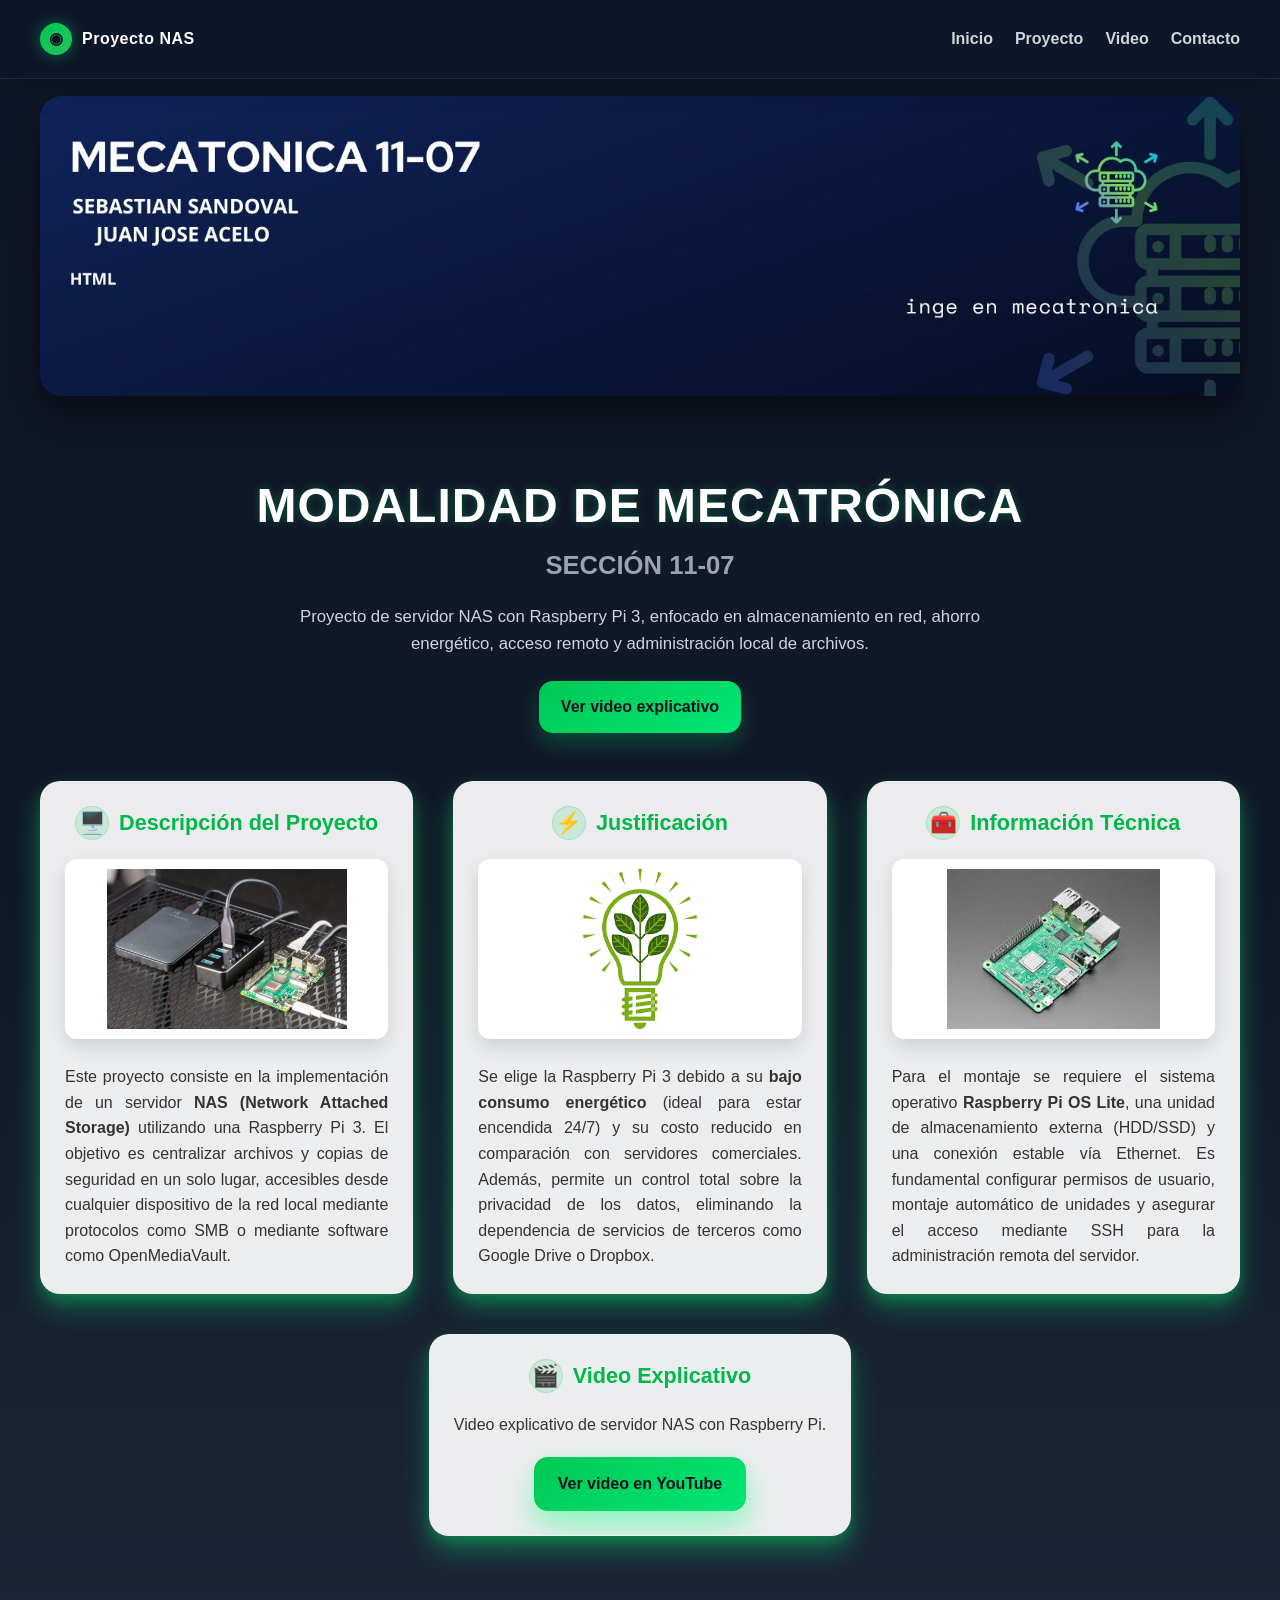
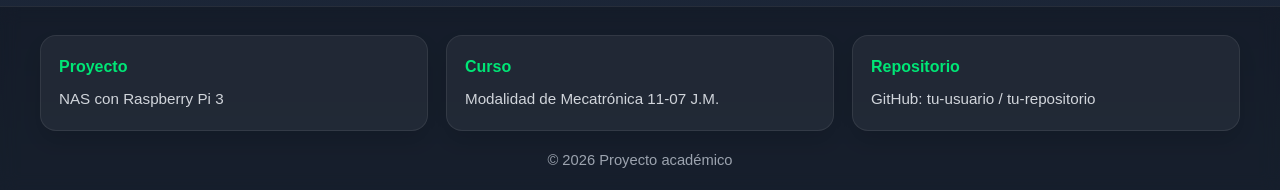
==== index.html @ f33d572c "pagina final creo" ====
<!DOCTYPE html>
<html lang="es">
<head>
    <meta charset="UTF-8">
    <meta name="viewport" content="width=device-width, initial-scale=1.0">
    <title>Proyecto NAS - Raspberry Pi 3</title>
    <link rel="stylesheet" href="./style.css">
</head>
<body>

    <nav class="navbar">
        <div class="nav-contenedor">
            <div class="brand">
                <span class="brand-icon">◉</span>
                <span>Proyecto NAS</span>
            </div>

            <ul class="nav-links">
                <li><a href="#inicio">Inicio</a></li>
                <li><a href="#descripcion">Proyecto</a></li>
                <li><a href="#video">Video</a></li>
                <li><a href="#footer-info">Contacto</a></li>
            </ul>
        </div>
    </nav>

    <header id="inicio">
        <div id="banner">
            <img src="./img/banner.jpg.jpg" alt="Banner del proyecto NAS">
        </div>
    </header>

    <main class="contenedor-principal">
        <section class="presentacion">
            <h1 id="titulo">MODALIDAD DE MECATRÓNICA</h1>
            <h2 id="subtitulo">SECCIÓN 11-07</h2>

            <p class="descripcion_intro">
                Proyecto de servidor NAS con Raspberry Pi 3, enfocado en almacenamiento en red, ahorro energético,
                acceso remoto y administración local de archivos.
            </p>

            <a class="boton_principal" href="#video">Ver video explicativo</a>
        </section>

        <section id="descripcion">
            <article class="tarjeta_desc">
                <h3><span class="card-icon">🖥️</span> Descripción del Proyecto</h3>
                <img src="img/NAS.jpg" alt="Raspberry Pi NAS">
                <p>
                    Este proyecto consiste en la implementación de un servidor <b>NAS (Network Attached Storage)</b>
                    utilizando una Raspberry Pi 3. El objetivo es centralizar archivos y copias de seguridad en un solo
                    lugar, accesibles desde cualquier dispositivo de la red local mediante protocolos como SMB o mediante
                    software como OpenMediaVault.
                </p>
            </article>

            <article class="tarjeta_desc">
                <h3><span class="card-icon">⚡</span> Justificación</h3>
                <img src="img/images.png" alt="Ahorro Energético">
                <p>
                    Se elige la Raspberry Pi 3 debido a su <b>bajo consumo energético</b> (ideal para estar encendida 24/7)
                    y su costo reducido en comparación con servidores comerciales. Además, permite un control total sobre la
                    privacidad de los datos, eliminando la dependencia de servicios de terceros como Google Drive o Dropbox.
                </p>
            </article>

            <article class="tarjeta_desc">
                <h3><span class="card-icon">🧰</span> Información Técnica</h3>
                <img src="img/RaspBerry Pi 3.jfif" alt="Hardware">
                <p>
                    Para el montaje se requiere el sistema operativo <b>Raspberry Pi OS Lite</b>, una unidad de almacenamiento
                    externa (HDD/SSD) y una conexión estable vía Ethernet. Es fundamental configurar permisos de usuario,
                    montaje automático de unidades y asegurar el acceso mediante SSH para la administración remota del servidor.
                </p>
            </article>

            <article class="tarjeta_desc tarjeta_video" id="video">
                <h3><span class="card-icon">🎬</span> Video Explicativo</h3>

                <p>
                    Video explicativo de servidor NAS con Raspberry Pi.
                </p>

                <a
                    class="youtube-link"
                    href="https://www.youtube.com/watch?v=jirErzc_HgY"
                    target="_blank"
                    rel="noopener noreferrer">
                    Ver video en YouTube
                </a>
            </article>
        </section>
    </main>

    <footer id="footer-info">
        <div class="footer-contenedor">
            <div class="footer-bloque">
                <h4>Proyecto</h4>
                <p>NAS con Raspberry Pi 3</p>
            </div>

            <div class="footer-bloque">
                <h4>Curso</h4>
                <p>Modalidad de Mecatrónica 11-07 J.M.</p>
            </div>

            <div class="footer-bloque">
                <h4>Repositorio</h4>
                <p>GitHub: tu-usuario / tu-repositorio</p>
            </div>
        </div>

        <p class="footer-copy">© 2026 Proyecto académico</p>
    </footer>

</body>
</html>
---- style.css ----
/* RESET GENERAL */
* {
    margin: 0;
    padding: 0;
    box-sizing: border-box;
}

html {
    scroll-behavior: smooth;
}

html, body {
    width: 100%;
    overflow-x: hidden;
}

/* FONDO TECNOLÓGICO */
body {
    background: linear-gradient(
        to bottom,
        #0f172a,
        #111827,
        #1e293b
    );
    font-family: 'Segoe UI', Tahoma, Geneva, Verdana, sans-serif;
    color: #e5e7eb;
    line-height: 1.6;
    padding-top: 78px;
}

/* NAVBAR */
.navbar {
    position: fixed;
    top: 0;
    left: 0;
    width: 100%;
    z-index: 1000;
    backdrop-filter: blur(10px);
    background: rgba(15, 23, 42, 0.82);
    border-bottom: 1px solid rgba(255, 255, 255, 0.08);
    box-shadow: 0 8px 24px rgba(0, 0, 0, 0.22);
}

.nav-contenedor {
    width: min(1200px, calc(100% - 32px));
    margin: 0 auto;
    min-height: 78px;
    display: flex;
    align-items: center;
    justify-content: space-between;
    gap: 20px;
}

.brand {
    display: flex;
    align-items: center;
    gap: 10px;
    font-weight: 700;
    letter-spacing: 0.5px;
    color: #ffffff;
}

.brand-icon {
    width: 32px;
    height: 32px;
    border-radius: 50%;
    display: grid;
    place-items: center;
    background: linear-gradient(145deg, #00c853, #22c55e);
    color: #08111f;
    font-size: 1rem;
    box-shadow: 0 0 16px rgba(0, 255, 120, 0.35);
}

.nav-links {
    list-style: none;
    display: flex;
    align-items: center;
    gap: 22px;
    flex-wrap: wrap;
}

.nav-links a {
    color: #d1d5db;
    text-decoration: none;
    font-weight: 600;
    transition: color 0.25s ease, text-shadow 0.25s ease;
}

.nav-links a:hover {
    color: #00e676;
    text-shadow: 0 0 10px rgba(0, 255, 120, 0.25);
}

/* HEADER */
header {
    padding: 18px 16px 0;
}

/* BANNER */
#banner {
    width: min(1200px, 100%);
    margin: 0 auto;
    border-radius: 22px;
    overflow: hidden;
    box-shadow:
        0 12px 25px rgba(0, 0, 0, 0.25),
        0 22px 45px rgba(0, 0, 0, 0.35);
    background: #0e1a4a;
}

#banner img {
    display: block;
    width: 100%;
    height: auto;
}

/* CONTENEDOR PRINCIPAL */
.contenedor-principal {
    width: min(1200px, calc(100% - 32px));
    margin: 0 auto;
    padding: 28px 0 10px;
}

/* PRESENTACIÓN */
.presentacion {
    text-align: center;
    padding: 26px 12px 8px;
}

#titulo {
    text-align: center;
    font-size: clamp(2rem, 4vw, 3rem);
    margin-top: 18px;
    text-transform: uppercase;
    color: #ffffff;
    letter-spacing: 1px;
    text-shadow: 0 0 10px rgba(0, 255, 120, 0.25);
}

#subtitulo {
    text-align: center;
    font-size: clamp(1.1rem, 2.2vw, 1.6rem);
    color: #9ca3af;
    margin-bottom: 18px;
}

.descripcion_intro {
    max-width: 760px;
    margin: 0 auto 24px;
    font-size: 1.05rem;
    color: #d1d5db;
}

/* BOTÓN PRINCIPAL */
.boton_principal,
.youtube-link {
    display: inline-block;
    text-decoration: none;
    font-weight: 700;
    border-radius: 14px;
    transition: transform 0.28s ease, box-shadow 0.28s ease, background 0.28s ease;
}

.boton_principal {
    padding: 13px 22px;
    background: linear-gradient(145deg, #00c853, #00e676);
    color: #08111f;
    box-shadow: 0 10px 22px rgba(0, 255, 120, 0.22);
}

.boton_principal:hover {
    transform: translateY(-3px);
    box-shadow: 0 14px 28px rgba(0, 255, 120, 0.32);
}

/* SECCIÓN TARJETAS */
#descripcion {
    display: grid;
    grid-template-columns: repeat(auto-fit, minmax(280px, 1fr));
    gap: 40px;
    align-items: stretch;
    margin-top: 40px;
}

/* TARJETAS */
.tarjeta_desc {
    background: rgba(255, 255, 255, 0.92);
    backdrop-filter: blur(8px);
    padding: 24px;
    border-radius: 20px;
    border: 1px solid rgba(255, 255, 255, 0.08);
    box-shadow:
        0 6px 12px rgba(0, 255, 120, 0.18),
        0 14px 28px rgba(0, 255, 120, 0.30);
    transition:
        transform 0.35s ease,
        box-shadow 0.35s ease;
    text-align: center;
    overflow: hidden;
    position: relative;
}

.tarjeta_desc:hover {
    transform: translateY(-10px) scale(1.02);
    box-shadow:
        0 10px 20px rgba(0, 255, 120, 0.22),
        0 22px 40px rgba(0, 255, 120, 0.38);
}

/* TÍTULOS TARJETAS */
.tarjeta_desc h3 {
    margin-bottom: 18px;
    color: #00b84a;
    font-size: 1.35rem;
    display: flex;
    align-items: center;
    justify-content: center;
    gap: 10px;
}

.card-icon {
    width: 34px;
    height: 34px;
    border-radius: 50%;
    display: inline-grid;
    place-items: center;
    background: rgba(0, 200, 83, 0.14);
    box-shadow: inset 0 0 0 1px rgba(0, 200, 83, 0.18);
}

/* IMÁGENES */
.tarjeta_desc img {
    width: 100%;
    height: 180px;
    object-fit: contain;
    background: #fff;
    padding: 10px;
    border-radius: 12px;
    margin-bottom: 18px;
    box-shadow: 0 8px 18px rgba(0, 0, 0, 0.12);
}

/* TEXTO TARJETAS */
.tarjeta_desc p {
    text-align: justify;
    font-size: 1rem;
    color: #333;
}

/* TARJETA VIDEO */
.tarjeta_video {
    grid-column: 1 / -1;
    max-width: 700px;
    margin: 0 auto;
}

.tarjeta_video p {
    margin-top: 8px;
    text-align: center;
}

/* BOTÓN YOUTUBE */
.youtube-link {
    margin-top: 20px;
    padding: 14px 24px;
    background: linear-gradient(145deg, #00c853, #00e676);
    color: #08111f;
    box-shadow:
        0 10px 20px rgba(0, 255, 120, 0.20),
        0 20px 40px rgba(0, 255, 120, 0.28);
}

.youtube-link:hover {
    transform: translateY(-4px);
    box-shadow:
        0 14px 28px rgba(0, 255, 120, 0.28),
        0 24px 46px rgba(0, 255, 120, 0.36);
}

/* FOOTER REAL */
footer {
    margin-top: 60px;
    background: rgba(0, 0, 0, 0.25);
    backdrop-filter: blur(8px);
    padding: 28px 16px 18px;
    border-top: 1px solid rgba(255, 255, 255, 0.08);
}

.footer-contenedor {
    width: min(1200px, calc(100% - 32px));
    margin: 0 auto;
    display: grid;
    grid-template-columns: repeat(3, 1fr);
    gap: 18px;
}

.footer-bloque {
    background: rgba(255, 255, 255, 0.05);
    border: 1px solid rgba(255, 255, 255, 0.08);
    border-radius: 16px;
    padding: 18px;
    box-shadow: 0 10px 22px rgba(0, 0, 0, 0.12);
}

.footer-bloque h4 {
    color: #00e676;
    margin-bottom: 8px;
    font-size: 1rem;
}

.footer-bloque p {
    color: #d1d5db;
    font-size: 0.95rem;
}

.footer-copy {
    text-align: center;
    margin-top: 18px;
    color: #9ca3af;
    font-size: 0.92rem;
}

/* RESPONSIVE */
@media (max-width: 900px) {
    .nav-contenedor {
        flex-direction: column;
        justify-content: center;
        padding: 14px 0;
    }

    body {
        padding-top: 112px;
    }

    .footer-contenedor {
        grid-template-columns: 1fr;
    }
}

@media (max-width: 768px) {
    header {
        padding: 12px 12px 0;
    }

    .contenedor-principal {
        width: calc(100% - 24px);
        padding-top: 22px;
    }

    #descripcion {
        grid-template-columns: 1fr;
        gap: 24px;
        margin-top: 30px;
    }

    .tarjeta_desc {
        padding: 20px;
    }

    .tarjeta_desc img {
        height: 160px;
    }

    .tarjeta_video {
        max-width: 100%;
    }
}
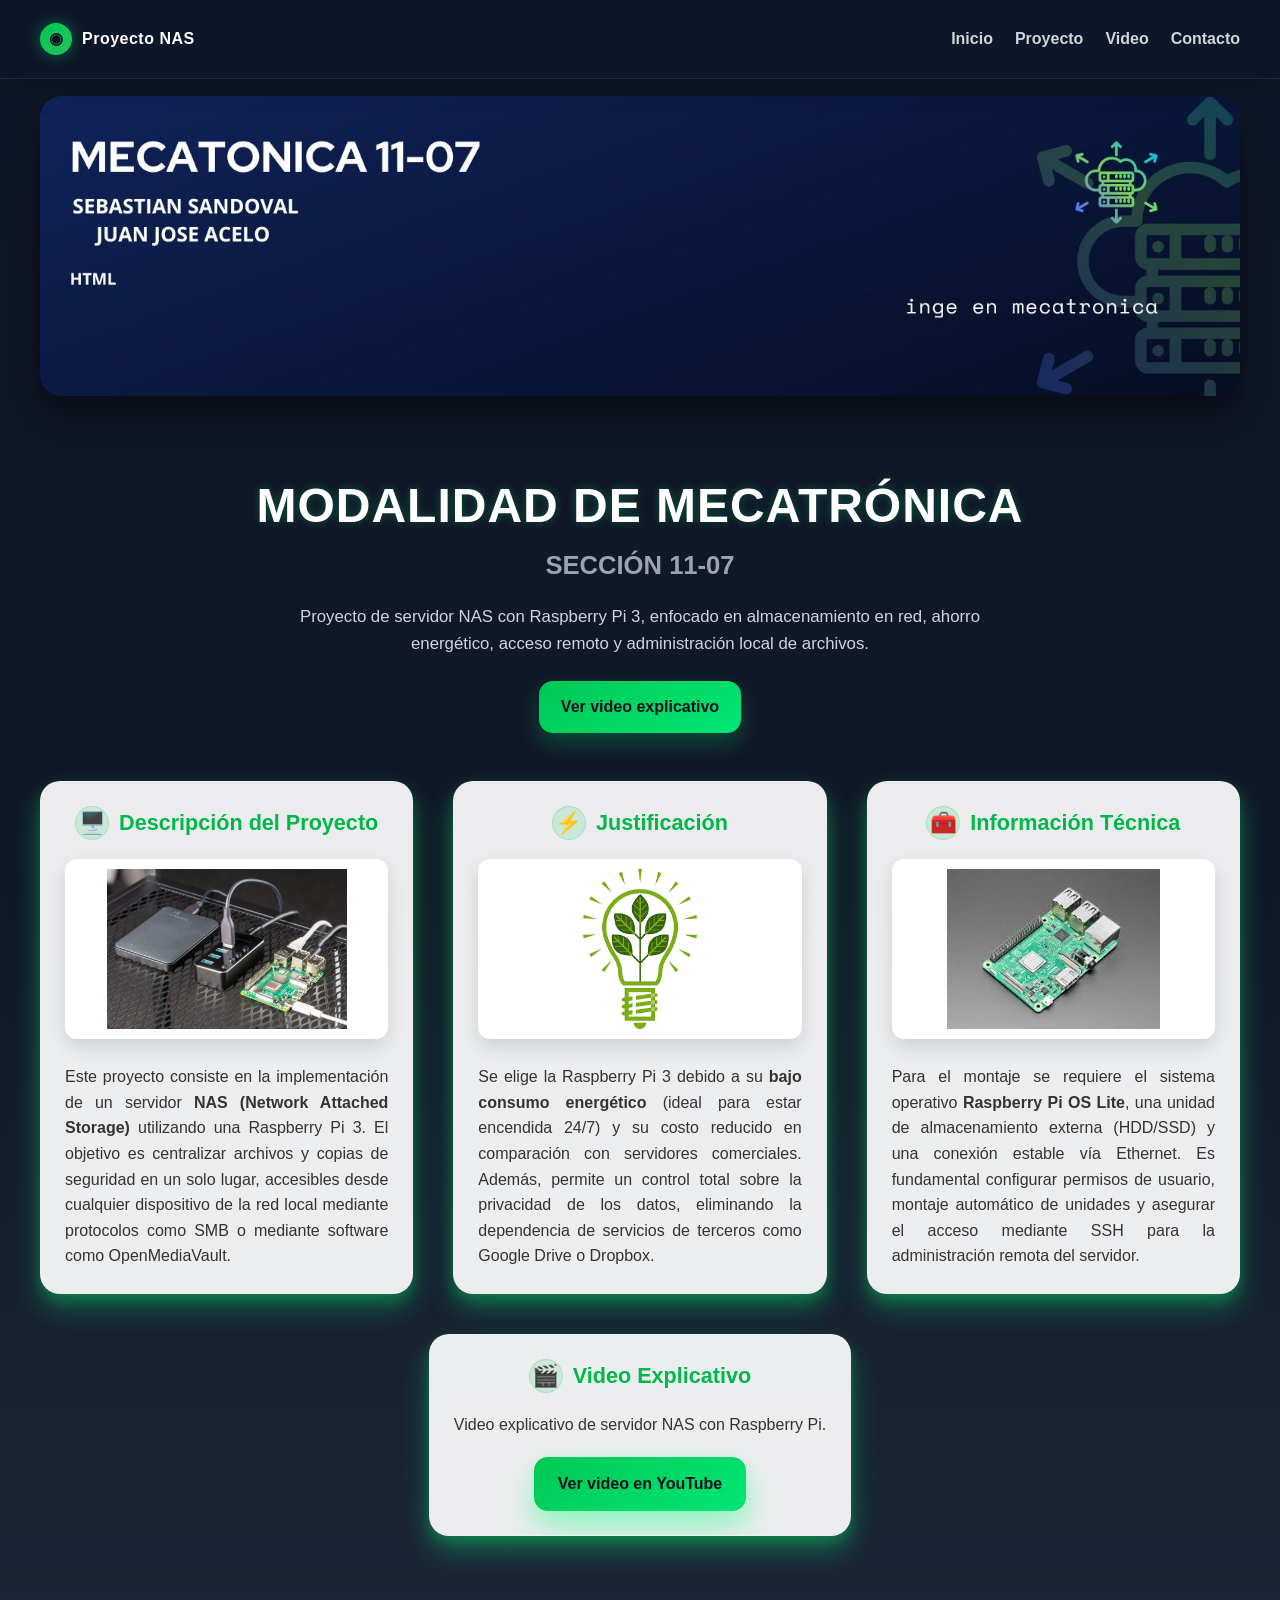
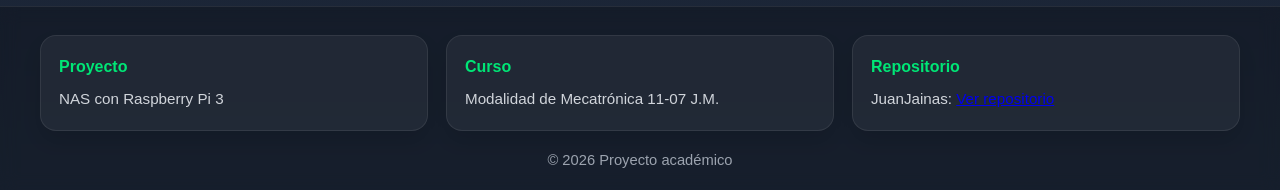
==== commit caaac1ca: "NavBar commit" ====
--- a/index.html
+++ b/index.html
@@ -15,12 +15,12 @@
                 <span>Proyecto NAS</span>
             </div>
 
-            <ul class="nav-links">
-                <li><a href="#inicio">Inicio</a></li>
-                <li><a href="#descripcion">Proyecto</a></li>
-                <li><a href="#video">Video</a></li>
-                <li><a href="#footer-info">Contacto</a></li>
-            </ul>
+<ul class="nav-links">
+    <li><a href="index.html">Inicio</a></li>
+    <li><a href="/NavBar/about.html">Proyecto</a></li>
+    <li><a href="video.html">Video</a></li>
+    <li><a href="contacto.html">Contacto</a></li>
+</ul>
         </div>
     </nav>
 
@@ -31,27 +31,25 @@
     </header>
 
     <main class="contenedor-principal">
+
         <section class="presentacion">
             <h1 id="titulo">MODALIDAD DE MECATRÓNICA</h1>
             <h2 id="subtitulo">SECCIÓN 11-07</h2>
 
             <p class="descripcion_intro">
-                Proyecto de servidor NAS con Raspberry Pi 3, enfocado en almacenamiento en red, ahorro energético,
-                acceso remoto y administración local de archivos.
+                Proyecto de servidor NAS con Raspberry Pi 3, enfocado en almacenamiento en red, ahorro energético, acceso remoto y administración local de archivos.
             </p>
 
-            <a class="boton_principal" href="#video">Ver video explicativo</a>
+            <a href="#video" class="boton_principal">Ver video explicativo</a>
         </section>
 
         <section id="descripcion">
+
             <article class="tarjeta_desc">
                 <h3><span class="card-icon">🖥️</span> Descripción del Proyecto</h3>
                 <img src="img/NAS.jpg" alt="Raspberry Pi NAS">
                 <p>
-                    Este proyecto consiste en la implementación de un servidor <b>NAS (Network Attached Storage)</b>
-                    utilizando una Raspberry Pi 3. El objetivo es centralizar archivos y copias de seguridad en un solo
-                    lugar, accesibles desde cualquier dispositivo de la red local mediante protocolos como SMB o mediante
-                    software como OpenMediaVault.
+                    Este proyecto consiste en la implementación de un servidor <b>NAS (Network Attached Storage)</b> utilizando una Raspberry Pi 3. El objetivo es centralizar archivos y copias de seguridad en un solo lugar, accesibles desde cualquier dispositivo de la red local mediante protocolos como SMB o mediante software como OpenMediaVault.
                 </p>
             </article>
 
@@ -59,9 +57,7 @@
                 <h3><span class="card-icon">⚡</span> Justificación</h3>
                 <img src="img/images.png" alt="Ahorro Energético">
                 <p>
-                    Se elige la Raspberry Pi 3 debido a su <b>bajo consumo energético</b> (ideal para estar encendida 24/7)
-                    y su costo reducido en comparación con servidores comerciales. Además, permite un control total sobre la
-                    privacidad de los datos, eliminando la dependencia de servicios de terceros como Google Drive o Dropbox.
+                    Se elige la Raspberry Pi 3 debido a su <b>bajo consumo energético</b> (ideal para estar encendida 24/7) y su costo reducido en comparación con servidores comerciales. Además, permite un control total sobre la privacidad de los datos, eliminando la dependencia de servicios de terceros como Google Drive o Dropbox.
                 </p>
             </article>
 
@@ -69,50 +65,64 @@
                 <h3><span class="card-icon">🧰</span> Información Técnica</h3>
                 <img src="img/RaspBerry Pi 3.jfif" alt="Hardware">
                 <p>
-                    Para el montaje se requiere el sistema operativo <b>Raspberry Pi OS Lite</b>, una unidad de almacenamiento
-                    externa (HDD/SSD) y una conexión estable vía Ethernet. Es fundamental configurar permisos de usuario,
-                    montaje automático de unidades y asegurar el acceso mediante SSH para la administración remota del servidor.
+                    Para el montaje se requiere el sistema operativo <b>Raspberry Pi OS Lite</b>, una unidad de almacenamiento externa (HDD/SSD) y una conexión estable vía Ethernet. Es fundamental configurar permisos de usuario, montaje automático de unidades y asegurar el acceso mediante SSH para la administración remota del servidor.
                 </p>
             </article>
 
             <article class="tarjeta_desc tarjeta_video" id="video">
                 <h3><span class="card-icon">🎬</span> Video Explicativo</h3>
+                <p>Video explicativo de servidor NAS con Raspberry Pi.</p>
 
-                <p>
-                    Video explicativo de servidor NAS con Raspberry Pi.
-                </p>
-
-                <a
-                    class="youtube-link"
-                    href="https://www.youtube.com/watch?v=jirErzc_HgY"
-                    target="_blank"
-                    rel="noopener noreferrer">
+                <a class="youtube-link"
+                   href="https://www.youtube.com/watch?v=jirErzc_HgY"
+                   target="_blank"
+                   rel="noopener noreferrer">
                     Ver video en YouTube
                 </a>
             </article>
+
         </section>
     </main>
 
-    <footer id="footer-info">
-        <div class="footer-contenedor">
-            <div class="footer-bloque">
-                <h4>Proyecto</h4>
-                <p>NAS con Raspberry Pi 3</p>
-            </div>
+<footer id="footer-info">
+    <div class="footer-contenedor">
 
-            <div class="footer-bloque">
-                <h4>Curso</h4>
-                <p>Modalidad de Mecatrónica 11-07 J.M.</p>
-            </div>
-
-            <div class="footer-bloque">
-                <h4>Repositorio</h4>
-                <p>GitHub: tu-usuario / tu-repositorio</p>
-            </div>
+        <div class="footer-bloque">
+            <h4>Proyecto</h4>
+            <p>NAS con Raspberry Pi 3</p>
         </div>
 
-        <p class="footer-copy">© 2026 Proyecto académico</p>
-    </footer>
+        <div class="footer-bloque">
+            <h4>Curso</h4>
+            <p>Modalidad de Mecatrónica 11-07 J.M.</p>
+        </div>
+
+        <div class="footer-bloque">
+            <h4>Repositorio</h4>
+            <p>
+                JuanJainas:
+                <a href="https://github.com/JuanJainas/PROYECTO-AUTOMA-O"
+                   target="_blank"
+                   rel="noopener noreferrer">
+                    Ver repositorio
+                </a>
+            </p>
+        </div>
+
+    </div>
+
+    <p class="footer-copy">© 2026 Proyecto académico</p>
+</footer>
+
+<script>
+    if ('scrollRestoration' in history) {
+        history.scrollRestoration = 'manual';
+    }
+
+    window.onload = () => {
+        window.scrollTo(0, 0);
+    };
+</script>
 
 </body>
 </html>
--- a/style.css
+++ b/style.css
@@ -1,368 +1,127 @@
-/* RESET GENERAL */
-* {
-    margin: 0;
-    padding: 0;
-    box-sizing: border-box;
+*{margin:0;padding:0;box-sizing:border-box}
+html{scroll-behavior:smooth}
+html,body{width:100%;overflow-x:hidden}
+body{
+  background:linear-gradient(to bottom,#0f172a,#111827,#1e293b);
+  font-family:'Segoe UI',Tahoma,Geneva,Verdana,sans-serif;
+  color:#e5e7eb;line-height:1.6;padding-top:78px
 }
 
-html {
-    scroll-behavior: smooth;
+.navbar{
+  position:fixed;top:0;left:0;width:100%;z-index:1000;
+  backdrop-filter:blur(10px);background:rgba(15,23,42,.82);
+  border-bottom:1px solid rgba(255,255,255,.08);
+  box-shadow:0 8px 24px rgba(0,0,0,.22)
+}
+.nav-contenedor{
+  width:min(1200px,calc(100% - 32px));margin:0 auto;min-height:78px;
+  display:flex;align-items:center;justify-content:space-between;gap:20px
+}
+.brand{display:flex;align-items:center;gap:10px;font-weight:700;letter-spacing:.5px;color:#fff}
+.brand-icon{
+  width:32px;height:32px;border-radius:50%;display:grid;place-items:center;
+  background:linear-gradient(145deg,#00c853,#22c55e);color:#08111f;font-size:1rem;
+  box-shadow:0 0 16px rgba(0,255,120,.35)
+}
+.nav-links{list-style:none;display:flex;align-items:center;gap:22px;flex-wrap:wrap}
+.nav-links a{
+  color:#d1d5db;text-decoration:none;font-weight:600;
+  transition:color .25s ease,text-shadow .25s ease
+}
+.nav-links a:hover{color:#00e676;text-shadow:0 0 10px rgba(0,255,120,.25)}
+
+header{padding:18px 16px 0}
+#banner{
+  width:min(1200px,100%);margin:0 auto;border-radius:22px;overflow:hidden;
+  box-shadow:0 12px 25px rgba(0,0,0,.25),0 22px 45px rgba(0,0,0,.35);
+  background:#0e1a4a
+}
+#banner img{display:block;width:100%;height:auto}
+
+.contenedor-principal{width:min(1200px,calc(100% - 32px));margin:0 auto;padding:28px 0 10px}
+.presentacion{text-align:center;padding:26px 12px 8px}
+#titulo{
+  text-align:center;font-size:clamp(2rem,4vw,3rem);margin-top:18px;text-transform:uppercase;
+  color:#fff;letter-spacing:1px;text-shadow:0 0 10px rgba(0,255,120,.25)
+}
+#subtitulo{text-align:center;font-size:clamp(1.1rem,2.2vw,1.6rem);color:#9ca3af;margin-bottom:18px}
+.descripcion_intro{max-width:760px;margin:0 auto 24px;font-size:1.05rem;color:#d1d5db}
+
+.boton_principal,.youtube-link{
+  display:inline-block;text-decoration:none;font-weight:700;border-radius:14px;
+  transition:transform .28s ease,box-shadow .28s ease,background .28s ease
+}
+.boton_principal{
+  padding:13px 22px;background:linear-gradient(145deg,#00c853,#00e676);
+  color:#08111f;box-shadow:0 10px 22px rgba(0,255,120,.22)
+}
+.boton_principal:hover{transform:translateY(-3px);box-shadow:0 14px 28px rgba(0,255,120,.32)}
+
+#descripcion{
+  display:grid;grid-template-columns:repeat(auto-fit,minmax(280px,1fr));
+  gap:40px;align-items:stretch;margin-top:40px
+}
+.tarjeta_desc{
+  background:rgba(255,255,255,.92);backdrop-filter:blur(8px);padding:24px;border-radius:20px;
+  border:1px solid rgba(255,255,255,.08);
+  box-shadow:0 6px 12px rgba(0,255,120,.18),0 14px 28px rgba(0,255,120,.30);
+  transition:transform .35s ease,box-shadow .35s ease;text-align:center;overflow:hidden;position:relative
+}
+.tarjeta_desc:hover{
+  transform:translateY(-10px) scale(1.02);
+  box-shadow:0 10px 20px rgba(0,255,120,.22),0 22px 40px rgba(0,255,120,.38)
+}
+.tarjeta_desc h3{
+  margin-bottom:18px;color:#00b84a;font-size:1.35rem;display:flex;align-items:center;
+  justify-content:center;gap:10px
+}
+.card-icon{
+  width:34px;height:34px;border-radius:50%;display:inline-grid;place-items:center;
+  background:rgba(0,200,83,.14);box-shadow:inset 0 0 0 1px rgba(0,200,83,.18)
+}
+.tarjeta_desc img{
+  width:100%;height:180px;object-fit:contain;background:#fff;padding:10px;border-radius:12px;
+  margin-bottom:18px;box-shadow:0 8px 18px rgba(0,0,0,.12)
+}
+.tarjeta_desc p{text-align:justify;font-size:1rem;color:#333}
+
+.tarjeta_video{grid-column:1 / -1;max-width:700px;margin:0 auto}
+.tarjeta_video p{margin-top:8px;text-align:center}
+
+.youtube-link{
+  margin-top:20px;padding:14px 24px;background:linear-gradient(145deg,#00c853,#00e676);
+  color:#08111f;box-shadow:0 10px 20px rgba(0,255,120,.20),0 20px 40px rgba(0,255,120,.28)
+}
+.youtube-link:hover{
+  transform:translateY(-4px);
+  box-shadow:0 14px 28px rgba(0,255,120,.28),0 24px 46px rgba(0,255,120,.36)
 }
 
-html, body {
-    width: 100%;
-    overflow-x: hidden;
+footer{
+  margin-top:60px;background:rgba(0,0,0,.25);backdrop-filter:blur(8px);
+  padding:28px 16px 18px;border-top:1px solid rgba(255,255,255,.08)
 }
+.footer-contenedor{
+  width:min(1200px,calc(100% - 32px));margin:0 auto;display:grid;grid-template-columns:repeat(3,1fr);gap:18px
+}
+.footer-bloque{
+  background:rgba(255,255,255,.05);border:1px solid rgba(255,255,255,.08);border-radius:16px;
+  padding:18px;box-shadow:0 10px 22px rgba(0,0,0,.12)
+}
+.footer-bloque h4{color:#00e676;margin-bottom:8px;font-size:1rem}
+.footer-bloque p{color:#d1d5db;font-size:.95rem}
+.footer-copy{text-align:center;margin-top:18px;color:#9ca3af;font-size:.92rem}
 
-/* FONDO TECNOLÓGICO */
-body {
-    background: linear-gradient(
-        to bottom,
-        #0f172a,
-        #111827,
-        #1e293b
-    );
-    font-family: 'Segoe UI', Tahoma, Geneva, Verdana, sans-serif;
-    color: #e5e7eb;
-    line-height: 1.6;
-    padding-top: 78px;
+@media (max-width:900px){
+  .nav-contenedor{flex-direction:column;justify-content:center;padding:14px 0}
+  body{padding-top:112px}
+  .footer-contenedor{grid-template-columns:1fr}
 }
-
-/* NAVBAR */
-.navbar {
-    position: fixed;
-    top: 0;
-    left: 0;
-    width: 100%;
-    z-index: 1000;
-    backdrop-filter: blur(10px);
-    background: rgba(15, 23, 42, 0.82);
-    border-bottom: 1px solid rgba(255, 255, 255, 0.08);
-    box-shadow: 0 8px 24px rgba(0, 0, 0, 0.22);
-}
-
-.nav-contenedor {
-    width: min(1200px, calc(100% - 32px));
-    margin: 0 auto;
-    min-height: 78px;
-    display: flex;
-    align-items: center;
-    justify-content: space-between;
-    gap: 20px;
-}
-
-.brand {
-    display: flex;
-    align-items: center;
-    gap: 10px;
-    font-weight: 700;
-    letter-spacing: 0.5px;
-    color: #ffffff;
-}
-
-.brand-icon {
-    width: 32px;
-    height: 32px;
-    border-radius: 50%;
-    display: grid;
-    place-items: center;
-    background: linear-gradient(145deg, #00c853, #22c55e);
-    color: #08111f;
-    font-size: 1rem;
-    box-shadow: 0 0 16px rgba(0, 255, 120, 0.35);
-}
-
-.nav-links {
-    list-style: none;
-    display: flex;
-    align-items: center;
-    gap: 22px;
-    flex-wrap: wrap;
-}
-
-.nav-links a {
-    color: #d1d5db;
-    text-decoration: none;
-    font-weight: 600;
-    transition: color 0.25s ease, text-shadow 0.25s ease;
-}
-
-.nav-links a:hover {
-    color: #00e676;
-    text-shadow: 0 0 10px rgba(0, 255, 120, 0.25);
-}
-
-/* HEADER */
-header {
-    padding: 18px 16px 0;
-}
-
-/* BANNER */
-#banner {
-    width: min(1200px, 100%);
-    margin: 0 auto;
-    border-radius: 22px;
-    overflow: hidden;
-    box-shadow:
-        0 12px 25px rgba(0, 0, 0, 0.25),
-        0 22px 45px rgba(0, 0, 0, 0.35);
-    background: #0e1a4a;
-}
-
-#banner img {
-    display: block;
-    width: 100%;
-    height: auto;
-}
-
-/* CONTENEDOR PRINCIPAL */
-.contenedor-principal {
-    width: min(1200px, calc(100% - 32px));
-    margin: 0 auto;
-    padding: 28px 0 10px;
-}
-
-/* PRESENTACIÓN */
-.presentacion {
-    text-align: center;
-    padding: 26px 12px 8px;
-}
-
-#titulo {
-    text-align: center;
-    font-size: clamp(2rem, 4vw, 3rem);
-    margin-top: 18px;
-    text-transform: uppercase;
-    color: #ffffff;
-    letter-spacing: 1px;
-    text-shadow: 0 0 10px rgba(0, 255, 120, 0.25);
-}
-
-#subtitulo {
-    text-align: center;
-    font-size: clamp(1.1rem, 2.2vw, 1.6rem);
-    color: #9ca3af;
-    margin-bottom: 18px;
-}
-
-.descripcion_intro {
-    max-width: 760px;
-    margin: 0 auto 24px;
-    font-size: 1.05rem;
-    color: #d1d5db;
-}
-
-/* BOTÓN PRINCIPAL */
-.boton_principal,
-.youtube-link {
-    display: inline-block;
-    text-decoration: none;
-    font-weight: 700;
-    border-radius: 14px;
-    transition: transform 0.28s ease, box-shadow 0.28s ease, background 0.28s ease;
-}
-
-.boton_principal {
-    padding: 13px 22px;
-    background: linear-gradient(145deg, #00c853, #00e676);
-    color: #08111f;
-    box-shadow: 0 10px 22px rgba(0, 255, 120, 0.22);
-}
-
-.boton_principal:hover {
-    transform: translateY(-3px);
-    box-shadow: 0 14px 28px rgba(0, 255, 120, 0.32);
-}
-
-/* SECCIÓN TARJETAS */
-#descripcion {
-    display: grid;
-    grid-template-columns: repeat(auto-fit, minmax(280px, 1fr));
-    gap: 40px;
-    align-items: stretch;
-    margin-top: 40px;
-}
-
-/* TARJETAS */
-.tarjeta_desc {
-    background: rgba(255, 255, 255, 0.92);
-    backdrop-filter: blur(8px);
-    padding: 24px;
-    border-radius: 20px;
-    border: 1px solid rgba(255, 255, 255, 0.08);
-    box-shadow:
-        0 6px 12px rgba(0, 255, 120, 0.18),
-        0 14px 28px rgba(0, 255, 120, 0.30);
-    transition:
-        transform 0.35s ease,
-        box-shadow 0.35s ease;
-    text-align: center;
-    overflow: hidden;
-    position: relative;
-}
-
-.tarjeta_desc:hover {
-    transform: translateY(-10px) scale(1.02);
-    box-shadow:
-        0 10px 20px rgba(0, 255, 120, 0.22),
-        0 22px 40px rgba(0, 255, 120, 0.38);
-}
-
-/* TÍTULOS TARJETAS */
-.tarjeta_desc h3 {
-    margin-bottom: 18px;
-    color: #00b84a;
-    font-size: 1.35rem;
-    display: flex;
-    align-items: center;
-    justify-content: center;
-    gap: 10px;
-}
-
-.card-icon {
-    width: 34px;
-    height: 34px;
-    border-radius: 50%;
-    display: inline-grid;
-    place-items: center;
-    background: rgba(0, 200, 83, 0.14);
-    box-shadow: inset 0 0 0 1px rgba(0, 200, 83, 0.18);
-}
-
-/* IMÁGENES */
-.tarjeta_desc img {
-    width: 100%;
-    height: 180px;
-    object-fit: contain;
-    background: #fff;
-    padding: 10px;
-    border-radius: 12px;
-    margin-bottom: 18px;
-    box-shadow: 0 8px 18px rgba(0, 0, 0, 0.12);
-}
-
-/* TEXTO TARJETAS */
-.tarjeta_desc p {
-    text-align: justify;
-    font-size: 1rem;
-    color: #333;
-}
-
-/* TARJETA VIDEO */
-.tarjeta_video {
-    grid-column: 1 / -1;
-    max-width: 700px;
-    margin: 0 auto;
-}
-
-.tarjeta_video p {
-    margin-top: 8px;
-    text-align: center;
-}
-
-/* BOTÓN YOUTUBE */
-.youtube-link {
-    margin-top: 20px;
-    padding: 14px 24px;
-    background: linear-gradient(145deg, #00c853, #00e676);
-    color: #08111f;
-    box-shadow:
-        0 10px 20px rgba(0, 255, 120, 0.20),
-        0 20px 40px rgba(0, 255, 120, 0.28);
-}
-
-.youtube-link:hover {
-    transform: translateY(-4px);
-    box-shadow:
-        0 14px 28px rgba(0, 255, 120, 0.28),
-        0 24px 46px rgba(0, 255, 120, 0.36);
-}
-
-/* FOOTER REAL */
-footer {
-    margin-top: 60px;
-    background: rgba(0, 0, 0, 0.25);
-    backdrop-filter: blur(8px);
-    padding: 28px 16px 18px;
-    border-top: 1px solid rgba(255, 255, 255, 0.08);
-}
-
-.footer-contenedor {
-    width: min(1200px, calc(100% - 32px));
-    margin: 0 auto;
-    display: grid;
-    grid-template-columns: repeat(3, 1fr);
-    gap: 18px;
-}
-
-.footer-bloque {
-    background: rgba(255, 255, 255, 0.05);
-    border: 1px solid rgba(255, 255, 255, 0.08);
-    border-radius: 16px;
-    padding: 18px;
-    box-shadow: 0 10px 22px rgba(0, 0, 0, 0.12);
-}
-
-.footer-bloque h4 {
-    color: #00e676;
-    margin-bottom: 8px;
-    font-size: 1rem;
-}
-
-.footer-bloque p {
-    color: #d1d5db;
-    font-size: 0.95rem;
-}
-
-.footer-copy {
-    text-align: center;
-    margin-top: 18px;
-    color: #9ca3af;
-    font-size: 0.92rem;
-}
-
-/* RESPONSIVE */
-@media (max-width: 900px) {
-    .nav-contenedor {
-        flex-direction: column;
-        justify-content: center;
-        padding: 14px 0;
-    }
-
-    body {
-        padding-top: 112px;
-    }
-
-    .footer-contenedor {
-        grid-template-columns: 1fr;
-    }
-}
-
-@media (max-width: 768px) {
-    header {
-        padding: 12px 12px 0;
-    }
-
-    .contenedor-principal {
-        width: calc(100% - 24px);
-        padding-top: 22px;
-    }
-
-    #descripcion {
-        grid-template-columns: 1fr;
-        gap: 24px;
-        margin-top: 30px;
-    }
-
-    .tarjeta_desc {
-        padding: 20px;
-    }
-
-    .tarjeta_desc img {
-        height: 160px;
-    }
-
-    .tarjeta_video {
-        max-width: 100%;
-    }
+@media (max-width:768px){
+  header{padding:12px 12px 0}
+  .contenedor-principal{width:calc(100% - 24px);padding-top:22px}
+  #descripcion{grid-template-columns:1fr;gap:24px;margin-top:30px}
+  .tarjeta_desc{padding:20px}
+  .tarjeta_desc img{height:160px}
+  .tarjeta_video{max-width:100%}
 }
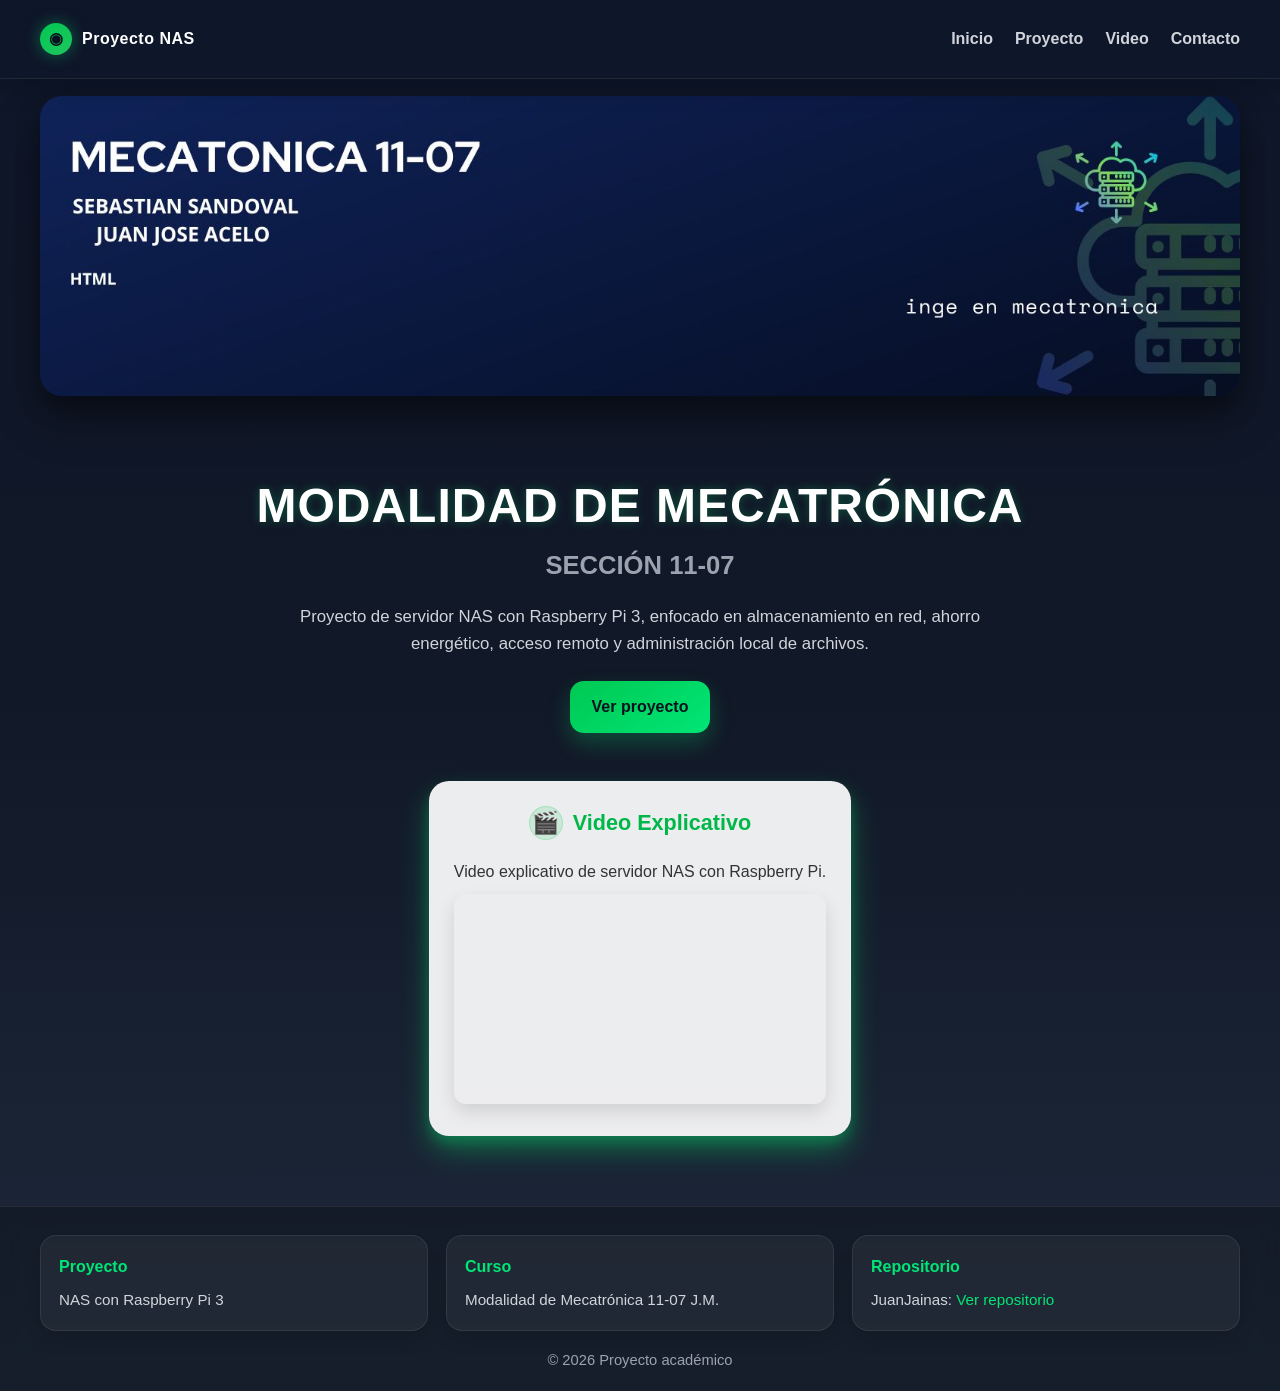
==== commit 3fe78f5f: "NavBar funcional" ====
--- a/index.html
+++ b/index.html
@@ -15,12 +15,12 @@
                 <span>Proyecto NAS</span>
             </div>
 
-<ul class="nav-links">
-    <li><a href="index.html">Inicio</a></li>
-    <li><a href="/NavBar/about.html">Proyecto</a></li>
-    <li><a href="video.html">Video</a></li>
-    <li><a href="contacto.html">Contacto</a></li>
-</ul>
+            <ul class="nav-links">
+                <li><a href="index.html">Inicio</a></li>
+                <li><a href="./about.html">Proyecto</a></li>
+                <li><a href="#video">Video</a></li>
+                <li><a href="#footer-info">Contacto</a></li>
+            </ul>
         </div>
     </nav>
 
@@ -40,89 +40,63 @@
                 Proyecto de servidor NAS con Raspberry Pi 3, enfocado en almacenamiento en red, ahorro energético, acceso remoto y administración local de archivos.
             </p>
 
-            <a href="#video" class="boton_principal">Ver video explicativo</a>
+            <a href="./about.html" class="boton_principal">Ver proyecto</a>
         </section>
 
         <section id="descripcion">
-
-            <article class="tarjeta_desc">
-                <h3><span class="card-icon">🖥️</span> Descripción del Proyecto</h3>
-                <img src="img/NAS.jpg" alt="Raspberry Pi NAS">
-                <p>
-                    Este proyecto consiste en la implementación de un servidor <b>NAS (Network Attached Storage)</b> utilizando una Raspberry Pi 3. El objetivo es centralizar archivos y copias de seguridad en un solo lugar, accesibles desde cualquier dispositivo de la red local mediante protocolos como SMB o mediante software como OpenMediaVault.
-                </p>
-            </article>
-
-            <article class="tarjeta_desc">
-                <h3><span class="card-icon">⚡</span> Justificación</h3>
-                <img src="img/images.png" alt="Ahorro Energético">
-                <p>
-                    Se elige la Raspberry Pi 3 debido a su <b>bajo consumo energético</b> (ideal para estar encendida 24/7) y su costo reducido en comparación con servidores comerciales. Además, permite un control total sobre la privacidad de los datos, eliminando la dependencia de servicios de terceros como Google Drive o Dropbox.
-                </p>
-            </article>
-
-            <article class="tarjeta_desc">
-                <h3><span class="card-icon">🧰</span> Información Técnica</h3>
-                <img src="img/RaspBerry Pi 3.jfif" alt="Hardware">
-                <p>
-                    Para el montaje se requiere el sistema operativo <b>Raspberry Pi OS Lite</b>, una unidad de almacenamiento externa (HDD/SSD) y una conexión estable vía Ethernet. Es fundamental configurar permisos de usuario, montaje automático de unidades y asegurar el acceso mediante SSH para la administración remota del servidor.
-                </p>
-            </article>
 
             <article class="tarjeta_desc tarjeta_video" id="video">
                 <h3><span class="card-icon">🎬</span> Video Explicativo</h3>
                 <p>Video explicativo de servidor NAS con Raspberry Pi.</p>
 
-                <a class="youtube-link"
-                   href="https://www.youtube.com/watch?v=jirErzc_HgY"
-                   target="_blank"
-                   rel="noopener noreferrer">
-                    Ver video en YouTube
-                </a>
+                <iframe
+                    class="video-frame"
+                    src="https://www.youtube.com/embed/jirErzc_HgY"
+                    title="Video explicativo NAS con Raspberry Pi"
+                    allow="accelerometer; autoplay; clipboard-write; encrypted-media; gyroscope; picture-in-picture; web-share"
+                    allowfullscreen>
+                </iframe>
             </article>
 
         </section>
     </main>
 
-<footer id="footer-info">
-    <div class="footer-contenedor">
+    <footer id="footer-info">
+        <div class="footer-contenedor">
 
-        <div class="footer-bloque">
-            <h4>Proyecto</h4>
-            <p>NAS con Raspberry Pi 3</p>
+            <div class="footer-bloque">
+                <h4>Proyecto</h4>
+                <p>NAS con Raspberry Pi 3</p>
+            </div>
+
+            <div class="footer-bloque">
+                <h4>Curso</h4>
+                <p>Modalidad de Mecatrónica 11-07 J.M.</p>
+            </div>
+
+            <div class="footer-bloque">
+                <h4>Repositorio</h4>
+                <p>
+                    JuanJainas:
+                    <a href="https://github.com/JuanJainas/PROYECTO-AUTOMA-O"
+                        target="_blank"
+                        rel="noopener noreferrer">
+                        Ver repositorio
+                    </a>
+                </p>
+            </div>
+
         </div>
 
-        <div class="footer-bloque">
-            <h4>Curso</h4>
-            <p>Modalidad de Mecatrónica 11-07 J.M.</p>
-        </div>
+        <p class="footer-copy">© 2026 Proyecto académico</p>
+    </footer>
 
-        <div class="footer-bloque">
-            <h4>Repositorio</h4>
-            <p>
-                JuanJainas:
-                <a href="https://github.com/JuanJainas/PROYECTO-AUTOMA-O"
-                   target="_blank"
-                   rel="noopener noreferrer">
-                    Ver repositorio
-                </a>
-            </p>
-        </div>
-
-    </div>
-
-    <p class="footer-copy">© 2026 Proyecto académico</p>
-</footer>
-
-<script>
-    if ('scrollRestoration' in history) {
-        history.scrollRestoration = 'manual';
-    }
-
-    window.onload = () => {
-        window.scrollTo(0, 0);
-    };
-</script>
+    <script>
+        if ('scrollRestoration' in history) {
+            history.scrollRestoration = 'manual';
+        }
+        window.onload = () => window.scrollTo(0, 0);
+    </script>
 
 </body>
 </html>
--- a/style.css
+++ b/style.css
@@ -88,6 +88,15 @@
 .tarjeta_video{grid-column:1 / -1;max-width:700px;margin:0 auto}
 .tarjeta_video p{margin-top:8px;text-align:center}
 
+.video-frame{
+  width:100%;
+  aspect-ratio:16 / 9;
+  border:0;
+  border-radius:12px;
+  margin-top:10px;
+  box-shadow:0 8px 18px rgba(0,0,0,.12)
+}
+
 .youtube-link{
   margin-top:20px;padding:14px 24px;background:linear-gradient(145deg,#00c853,#00e676);
   color:#08111f;box-shadow:0 10px 20px rgba(0,255,120,.20),0 20px 40px rgba(0,255,120,.28)
@@ -110,6 +119,8 @@
 }
 .footer-bloque h4{color:#00e676;margin-bottom:8px;font-size:1rem}
 .footer-bloque p{color:#d1d5db;font-size:.95rem}
+.footer-bloque a{color:#00e676;text-decoration:none}
+.footer-bloque a:hover{text-decoration:underline}
 .footer-copy{text-align:center;margin-top:18px;color:#9ca3af;font-size:.92rem}
 
 @media (max-width:900px){
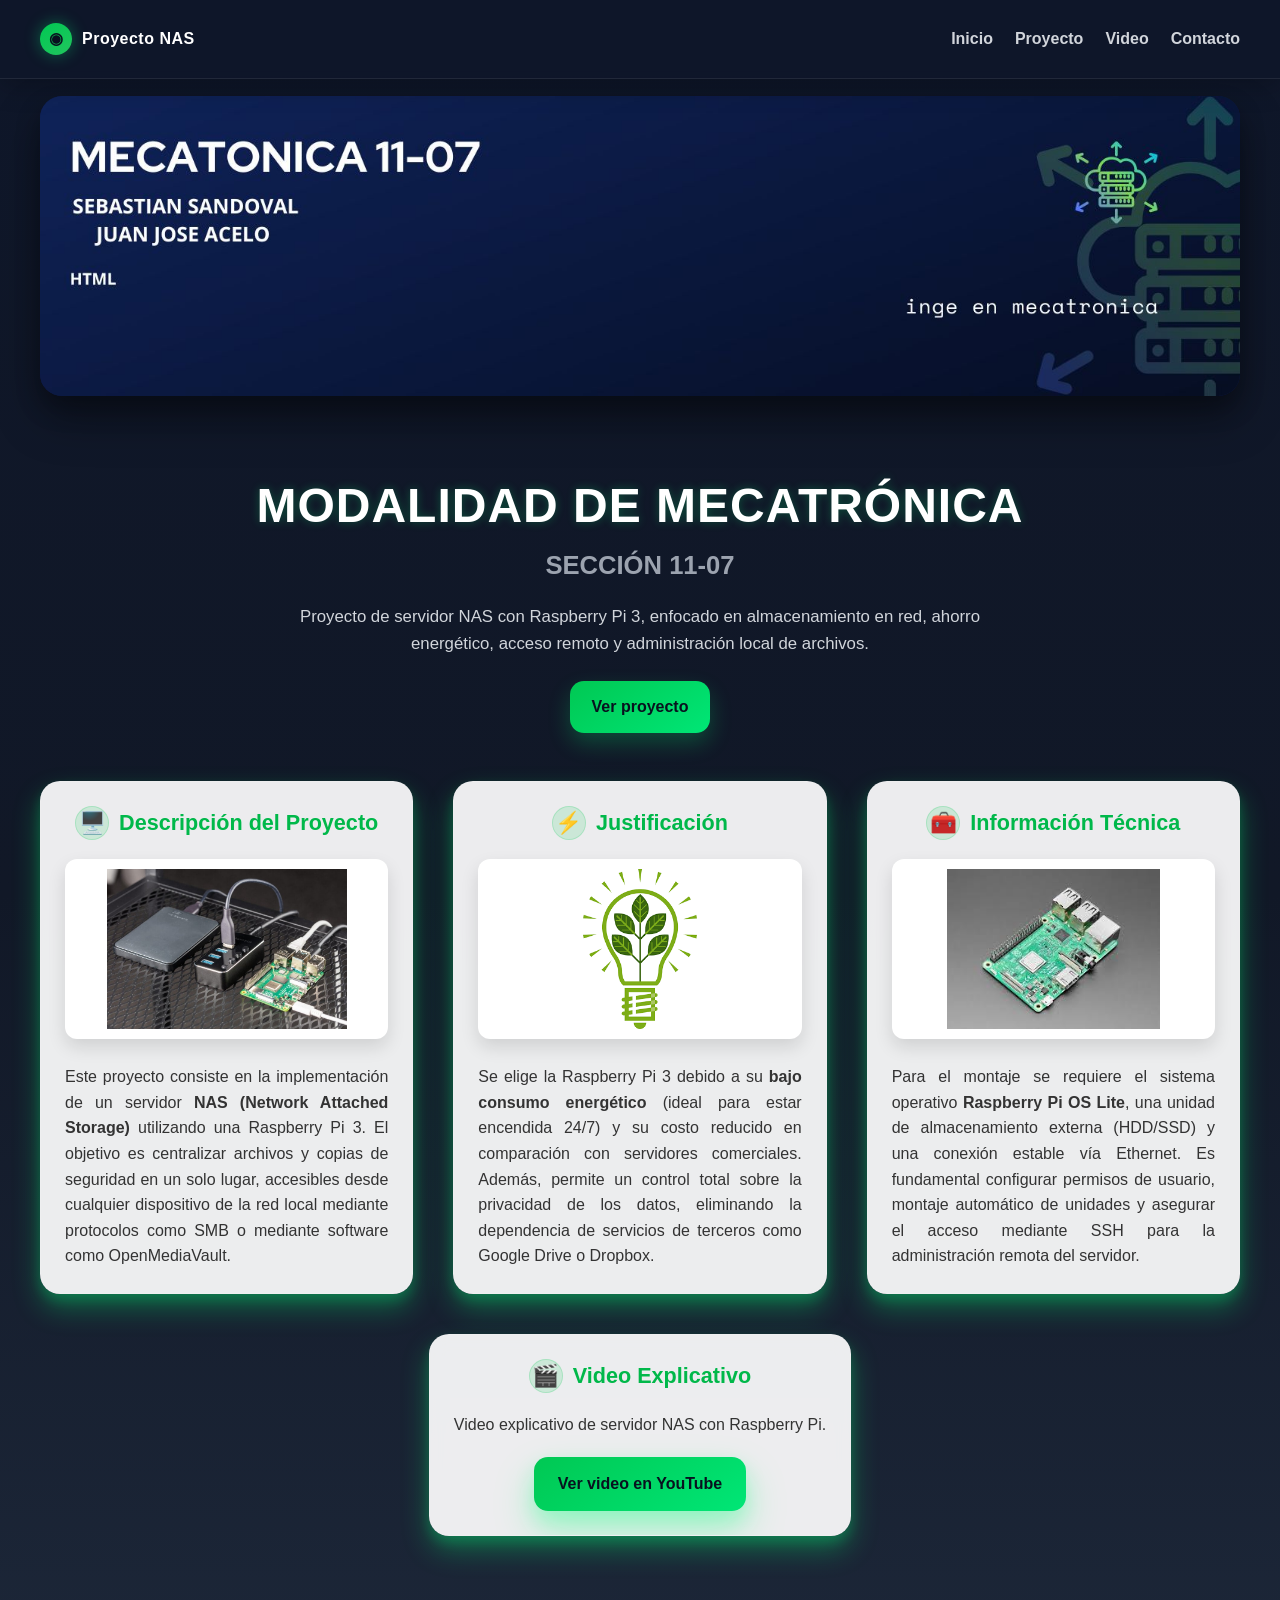
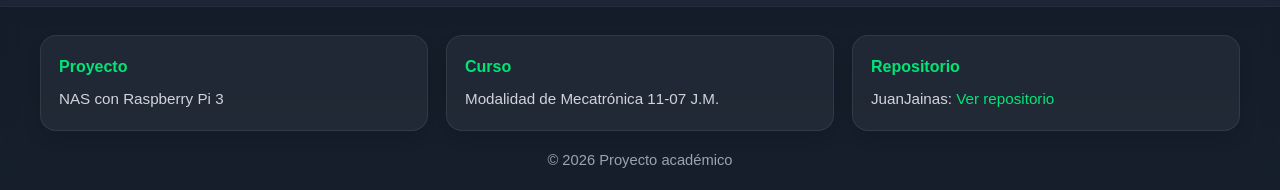
==== commit 02423054: "NavBar Funcional 2.0" ====
--- a/index.html
+++ b/index.html
@@ -31,7 +31,6 @@
     </header>
 
     <main class="contenedor-principal">
-
         <section class="presentacion">
             <h1 id="titulo">MODALIDAD DE MECATRÓNICA</h1>
             <h2 id="subtitulo">SECCIÓN 11-07</h2>
@@ -44,26 +43,46 @@
         </section>
 
         <section id="descripcion">
+            <article class="tarjeta_desc">
+                <h3><span class="card-icon">🖥️</span> Descripción del Proyecto</h3>
+                <img src="img/NAS.jpg" alt="Raspberry Pi NAS">
+                <p>
+                    Este proyecto consiste en la implementación de un servidor <b>NAS (Network Attached Storage)</b> utilizando una Raspberry Pi 3. El objetivo es centralizar archivos y copias de seguridad en un solo lugar, accesibles desde cualquier dispositivo de la red local mediante protocolos como SMB o mediante software como OpenMediaVault.
+                </p>
+            </article>
+
+            <article class="tarjeta_desc">
+                <h3><span class="card-icon">⚡</span> Justificación</h3>
+                <img src="img/images.png" alt="Ahorro Energético">
+                <p>
+                    Se elige la Raspberry Pi 3 debido a su <b>bajo consumo energético</b> (ideal para estar encendida 24/7) y su costo reducido en comparación con servidores comerciales. Además, permite un control total sobre la privacidad de los datos, eliminando la dependencia de servicios de terceros como Google Drive o Dropbox.
+                </p>
+            </article>
+
+            <article class="tarjeta_desc">
+                <h3><span class="card-icon">🧰</span> Información Técnica</h3>
+                <img src="img/RaspBerry Pi 3.jfif" alt="Hardware">
+                <p>
+                    Para el montaje se requiere el sistema operativo <b>Raspberry Pi OS Lite</b>, una unidad de almacenamiento externa (HDD/SSD) y una conexión estable vía Ethernet. Es fundamental configurar permisos de usuario, montaje automático de unidades y asegurar el acceso mediante SSH para la administración remota del servidor.
+                </p>
+            </article>
 
             <article class="tarjeta_desc tarjeta_video" id="video">
                 <h3><span class="card-icon">🎬</span> Video Explicativo</h3>
                 <p>Video explicativo de servidor NAS con Raspberry Pi.</p>
 
-                <iframe
-                    class="video-frame"
-                    src="https://www.youtube.com/embed/jirErzc_HgY"
-                    title="Video explicativo NAS con Raspberry Pi"
-                    allow="accelerometer; autoplay; clipboard-write; encrypted-media; gyroscope; picture-in-picture; web-share"
-                    allowfullscreen>
-                </iframe>
+                <a class="youtube-link"
+                    href="https://www.youtube.com/watch?v=jirErzc_HgY"
+                    target="_blank"
+                    rel="noopener noreferrer">
+                    Ver video en YouTube
+                </a>
             </article>
-
         </section>
     </main>
 
     <footer id="footer-info">
         <div class="footer-contenedor">
-
             <div class="footer-bloque">
                 <h4>Proyecto</h4>
                 <p>NAS con Raspberry Pi 3</p>
@@ -85,7 +104,6 @@
                     </a>
                 </p>
             </div>
-
         </div>
 
         <p class="footer-copy">© 2026 Proyecto académico</p>
--- a/style.css
+++ b/style.css
@@ -88,15 +88,6 @@
 .tarjeta_video{grid-column:1 / -1;max-width:700px;margin:0 auto}
 .tarjeta_video p{margin-top:8px;text-align:center}
 
-.video-frame{
-  width:100%;
-  aspect-ratio:16 / 9;
-  border:0;
-  border-radius:12px;
-  margin-top:10px;
-  box-shadow:0 8px 18px rgba(0,0,0,.12)
-}
-
 .youtube-link{
   margin-top:20px;padding:14px 24px;background:linear-gradient(145deg,#00c853,#00e676);
   color:#08111f;box-shadow:0 10px 20px rgba(0,255,120,.20),0 20px 40px rgba(0,255,120,.28)
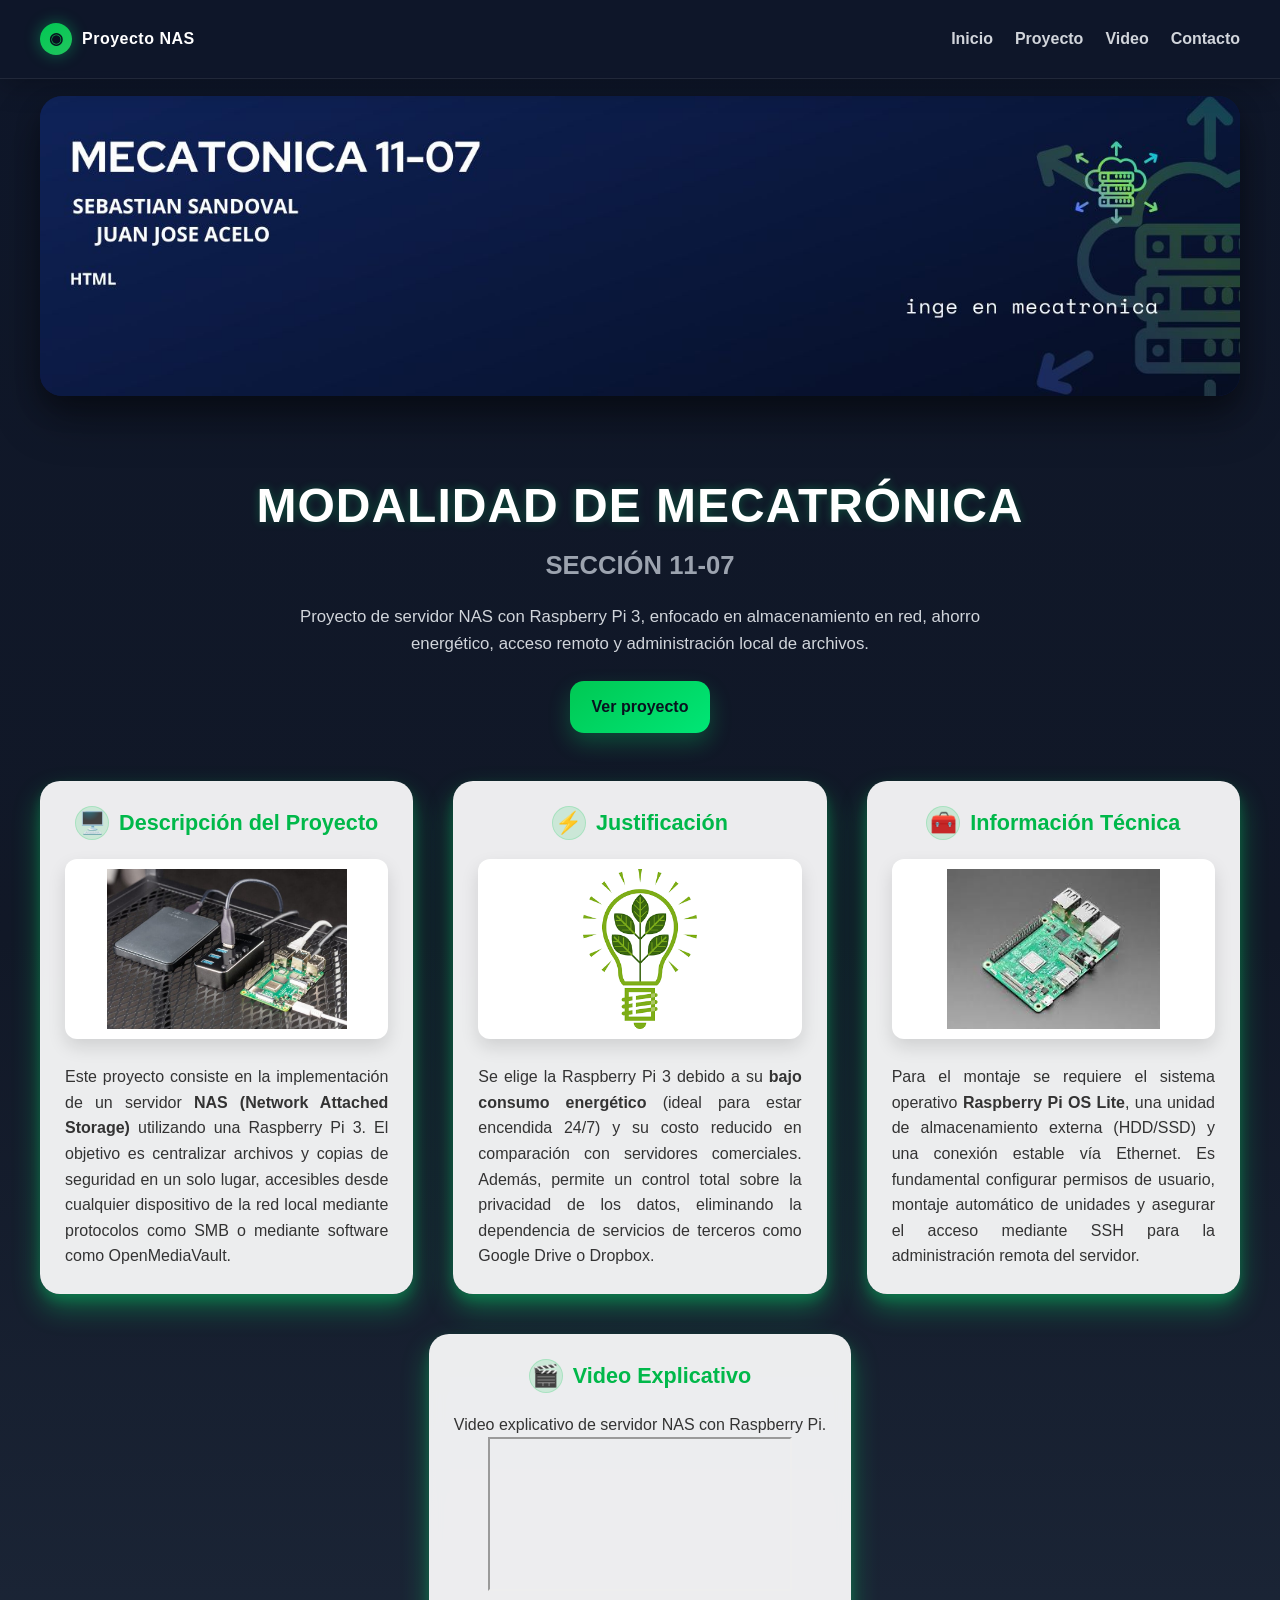
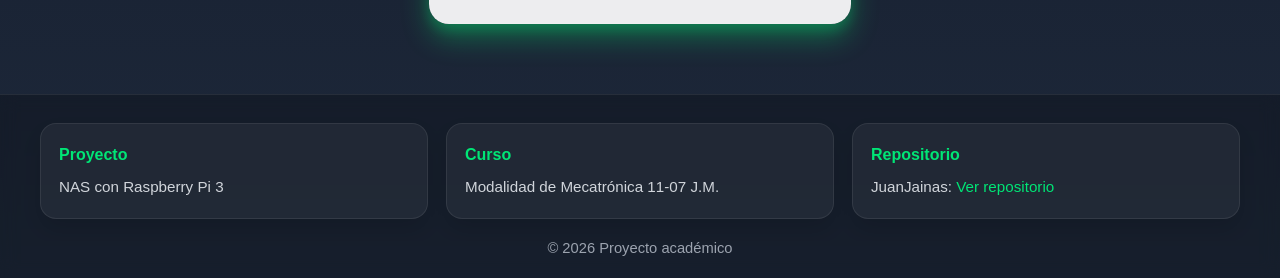
==== commit 3efab064: "Video" ====
--- a/index.html
+++ b/index.html
@@ -17,7 +17,7 @@
 
             <ul class="nav-links">
                 <li><a href="index.html">Inicio</a></li>
-                <li><a href="./about.html">Proyecto</a></li>
+                <li><a href="./acercade.html">Proyecto</a></li>
                 <li><a href="#video">Video</a></li>
                 <li><a href="#footer-info">Contacto</a></li>
             </ul>
@@ -68,16 +68,17 @@
             </article>
 
             <article class="tarjeta_desc tarjeta_video" id="video">
-                <h3><span class="card-icon">🎬</span> Video Explicativo</h3>
-                <p>Video explicativo de servidor NAS con Raspberry Pi.</p>
+    <h3><span class="card-icon">🎬</span> Video Explicativo</h3>
+    <p>Video explicativo de servidor NAS con Raspberry Pi.</p>
 
-                <a class="youtube-link"
-                    href="https://www.youtube.com/watch?v=jirErzc_HgY"
-                    target="_blank"
-                    rel="noopener noreferrer">
-                    Ver video en YouTube
-                </a>
-            </article>
+    <iframe
+        class="video-frame"
+        src="https://www.youtube.com/embed/jirErzc_HgY"
+        title="Video explicativo NAS con Raspberry Pi"
+        allow="accelerometer; autoplay; clipboard-write; encrypted-media; gyroscope; picture-in-picture; web-share"
+        allowfullscreen>
+    </iframe>
+</article>
         </section>
     </main>
 
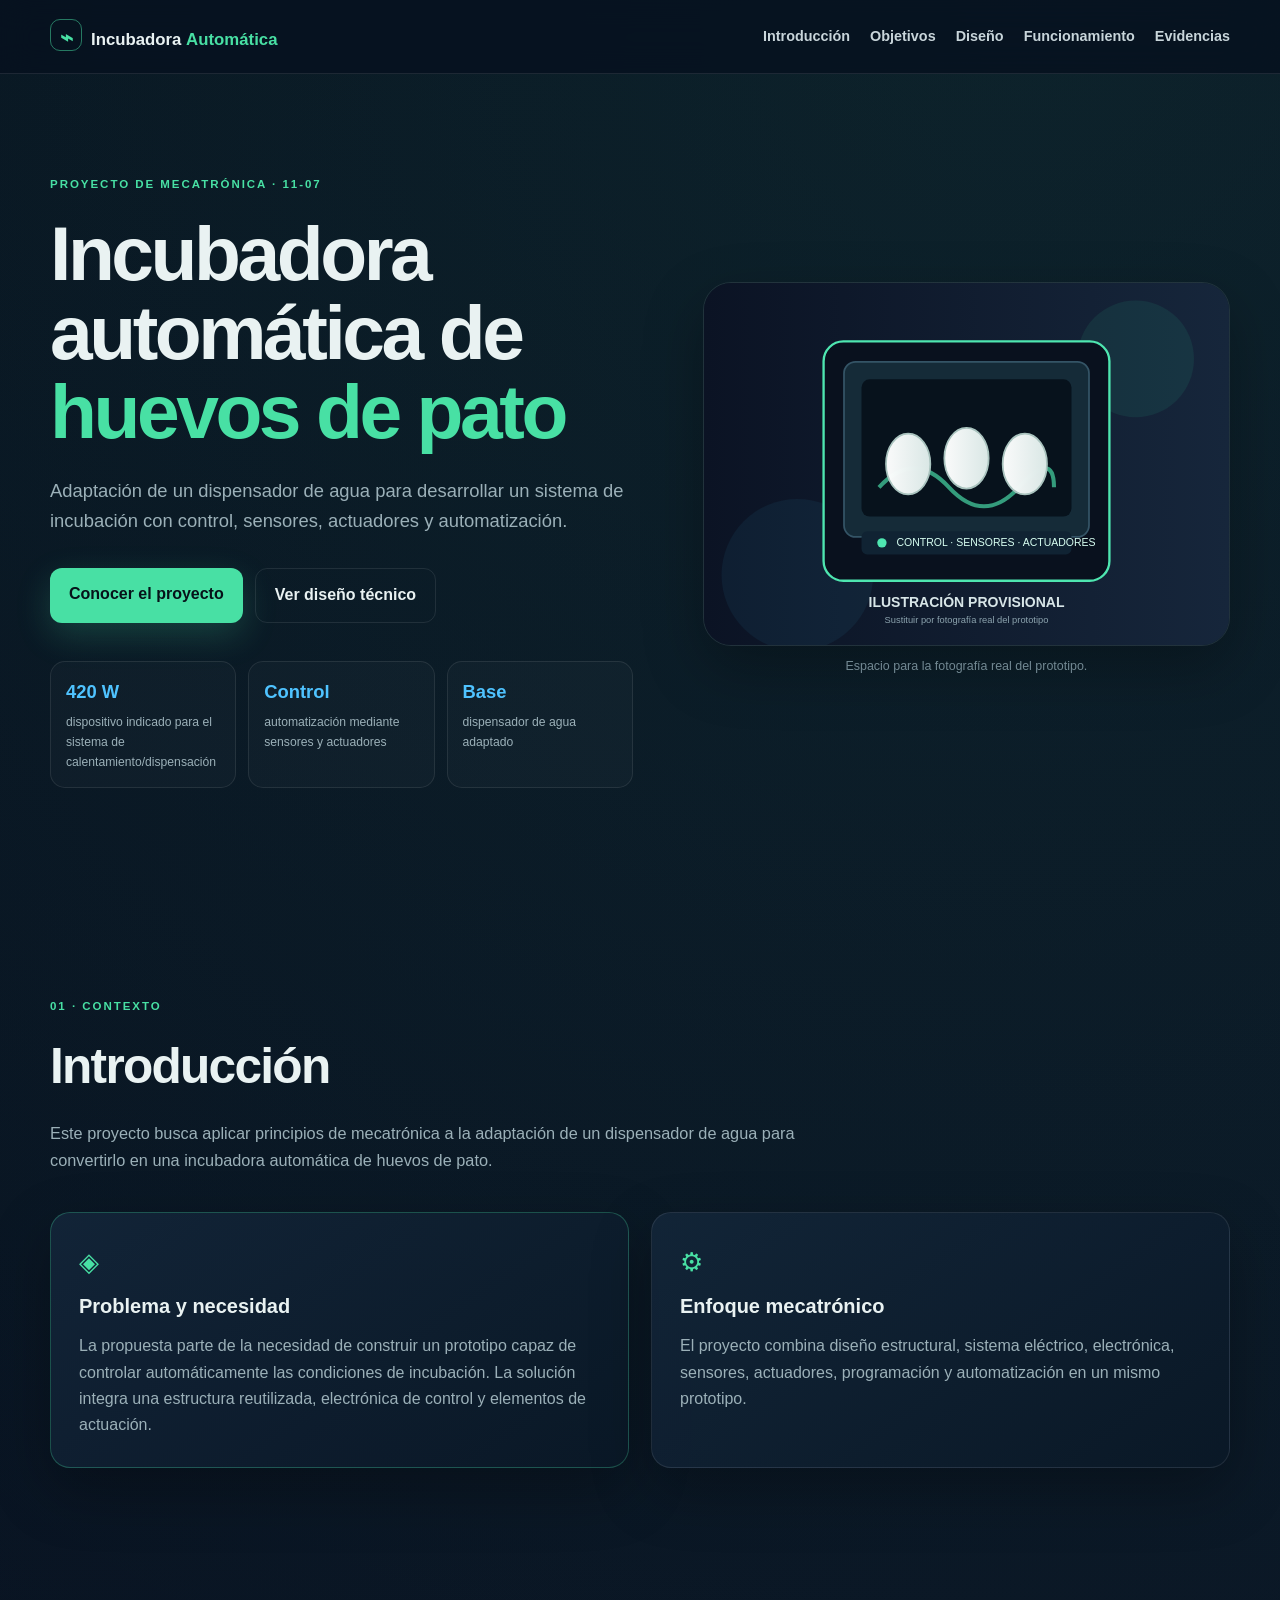
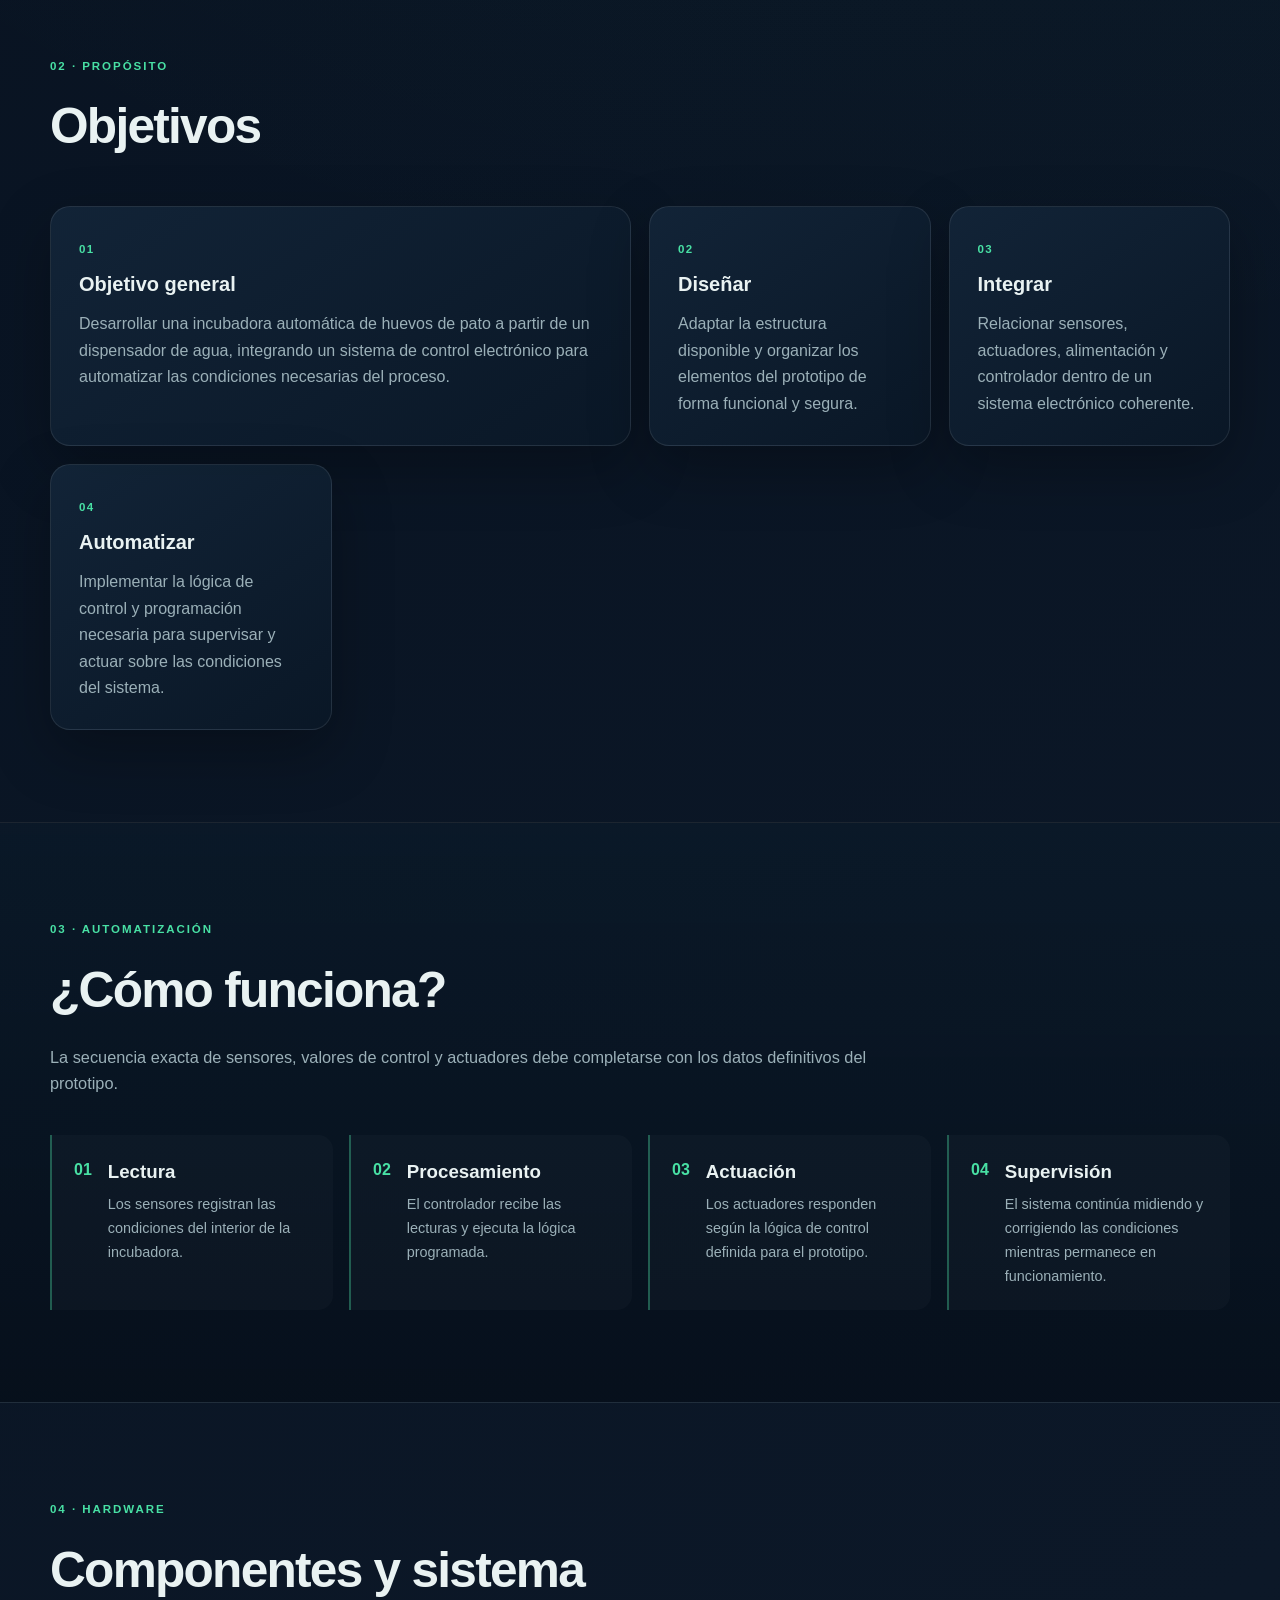
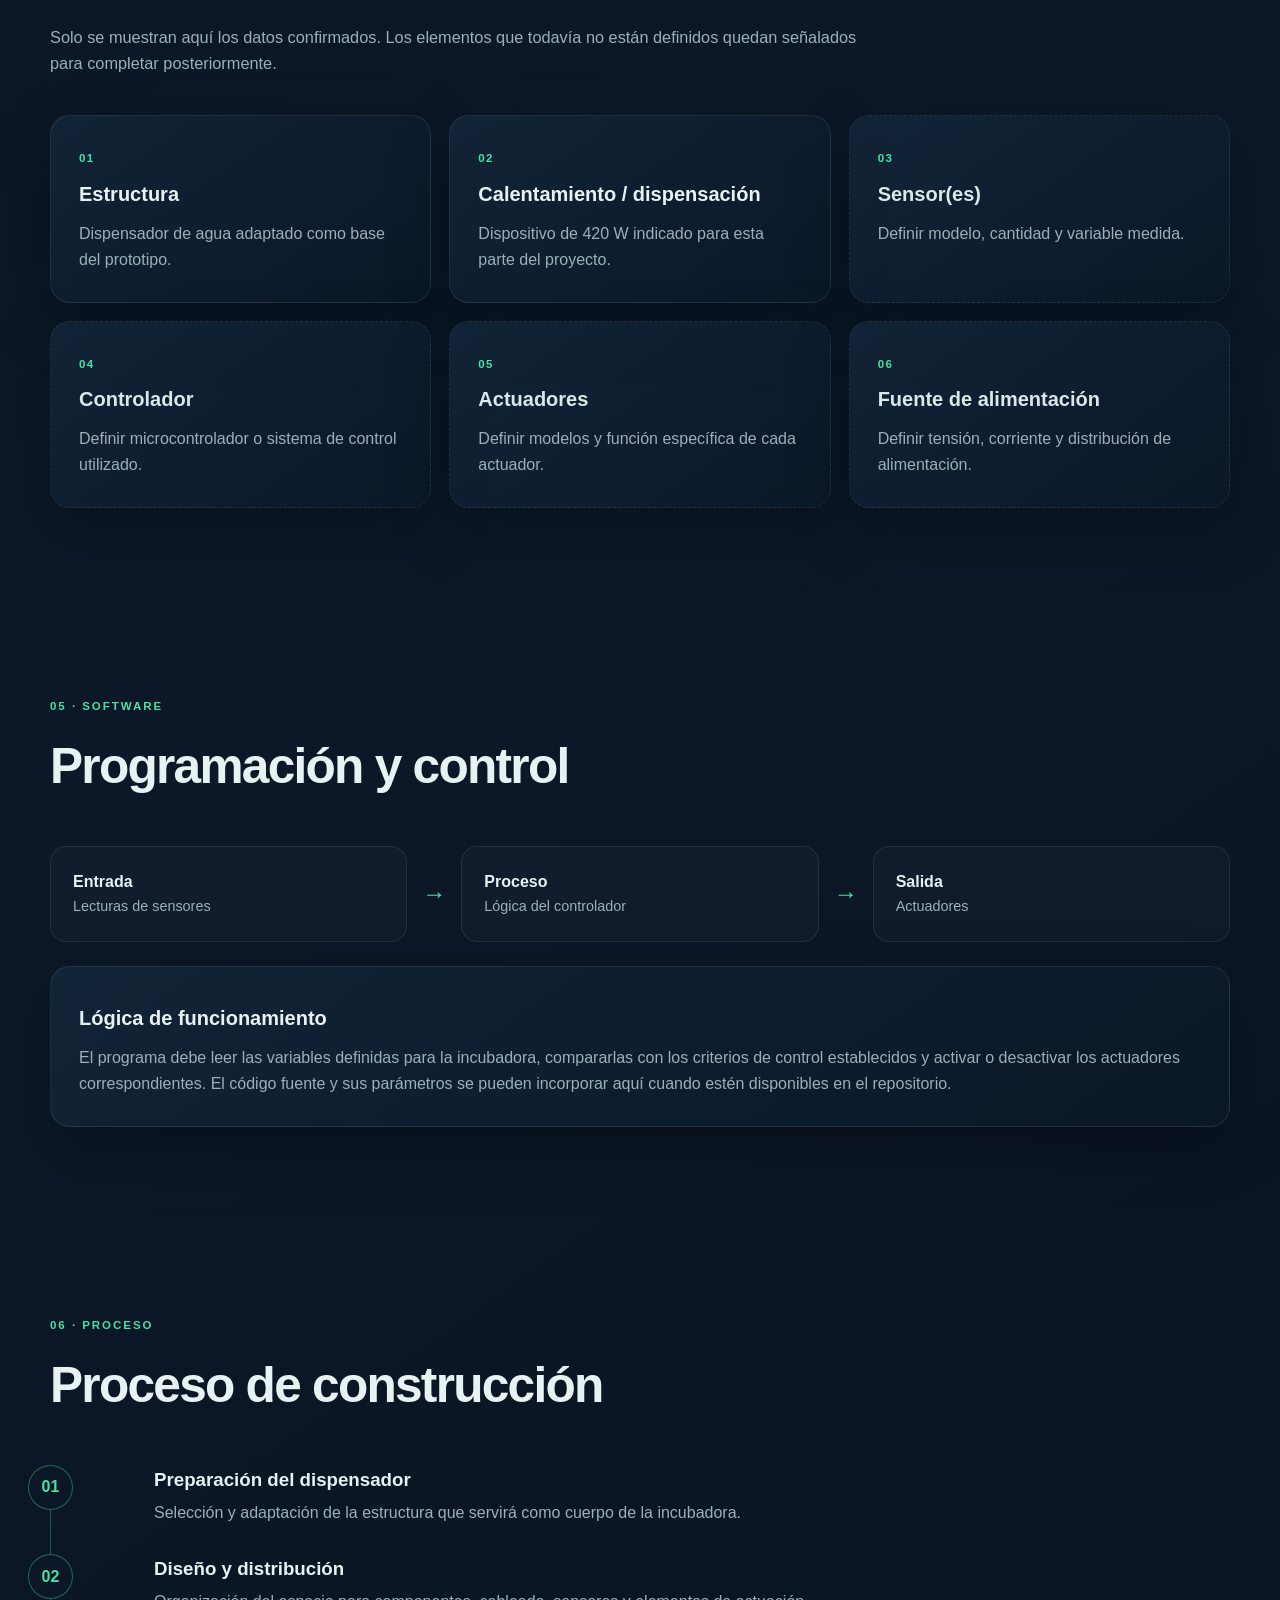
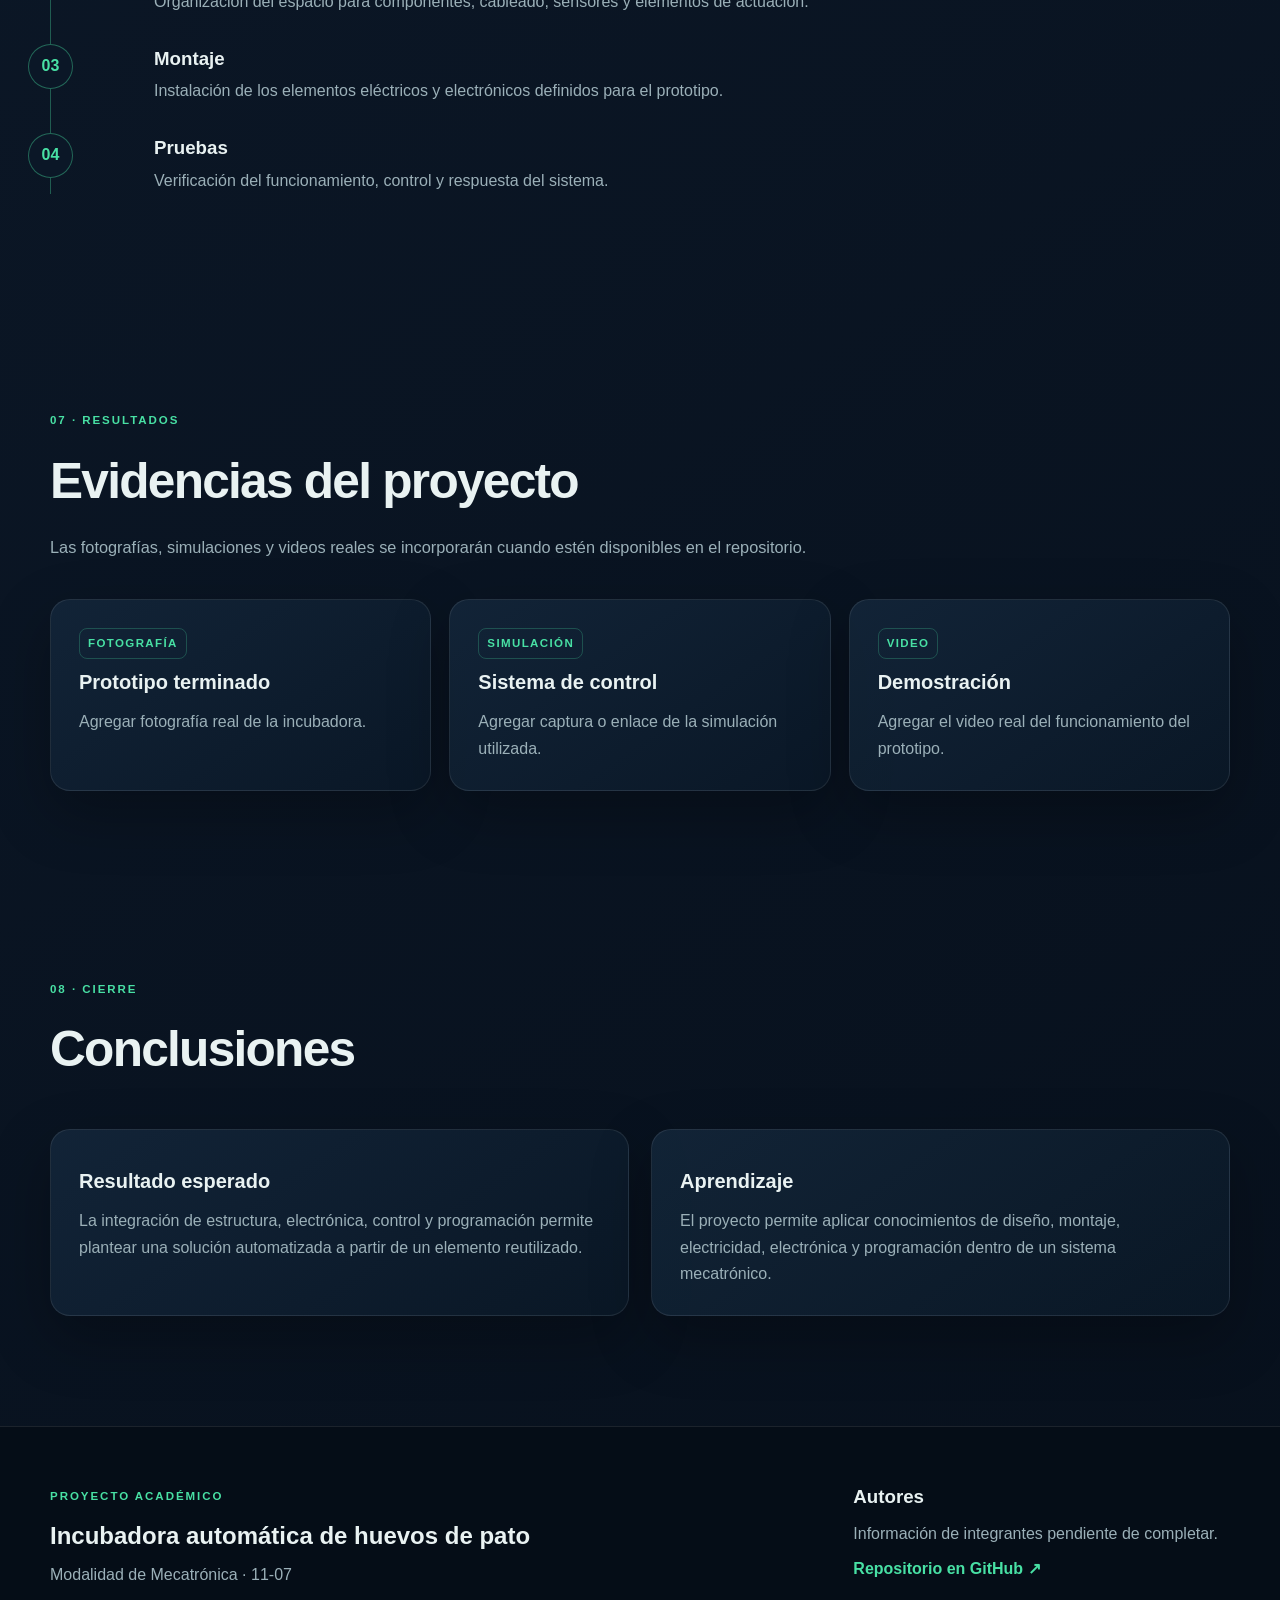
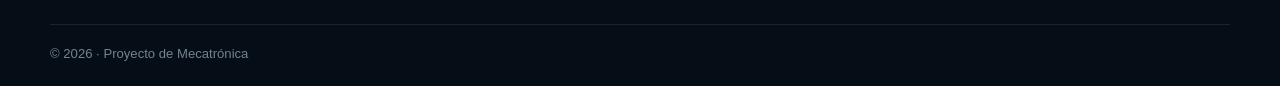
==== commit 1fd7ee82: "Rediseña web de incubadora automática" ====
--- a/index.html
+++ b/index.html
@@ -3,119 +3,33 @@
 <head>
     <meta charset="UTF-8">
     <meta name="viewport" content="width=device-width, initial-scale=1.0">
-    <title>Proyecto NAS - Raspberry Pi 3</title>
+    <meta name="description" content="Incubadora automática de huevos de pato - proyecto de Mecatrónica 11-07.">
+    <title>Incubadora Automática de Huevos de Pato | Mecatrónica 11-07</title>
     <link rel="stylesheet" href="./style.css">
 </head>
 <body>
-
-    <nav class="navbar">
-        <div class="nav-contenedor">
-            <div class="brand">
-                <span class="brand-icon">◉</span>
-                <span>Proyecto NAS</span>
-            </div>
-
-            <ul class="nav-links">
-                <li><a href="index.html">Inicio</a></li>
-                <li><a href="./acercade.html">Proyecto</a></li>
-                <li><a href="#video">Video</a></li>
-                <li><a href="#footer-info">Contacto</a></li>
-            </ul>
+<header class="site-header" id="inicio">
+    <nav class="navbar" aria-label="Navegación principal">
+        <a class="brand" href="#inicio"><span class="brand-mark">⌁</span><span>Incubadora <strong>Automática</strong></span></a>
+        <div class="nav-links">
+            <a href="#introduccion">Introducción</a><a href="#objetivos">Objetivos</a><a href="./design.html">Diseño</a><a href="#funcionamiento">Funcionamiento</a><a href="#evidencias">Evidencias</a>
         </div>
     </nav>
-
-    <header id="inicio">
-        <div id="banner">
-            <img src="./img/banner.jpg.jpg" alt="Banner del proyecto NAS">
-        </div>
-    </header>
-
-    <main class="contenedor-principal">
-        <section class="presentacion">
-            <h1 id="titulo">MODALIDAD DE MECATRÓNICA</h1>
-            <h2 id="subtitulo">SECCIÓN 11-07</h2>
-
-            <p class="descripcion_intro">
-                Proyecto de servidor NAS con Raspberry Pi 3, enfocado en almacenamiento en red, ahorro energético, acceso remoto y administración local de archivos.
-            </p>
-
-            <a href="./about.html" class="boton_principal">Ver proyecto</a>
-        </section>
-
-        <section id="descripcion">
-            <article class="tarjeta_desc">
-                <h3><span class="card-icon">🖥️</span> Descripción del Proyecto</h3>
-                <img src="img/NAS.jpg" alt="Raspberry Pi NAS">
-                <p>
-                    Este proyecto consiste en la implementación de un servidor <b>NAS (Network Attached Storage)</b> utilizando una Raspberry Pi 3. El objetivo es centralizar archivos y copias de seguridad en un solo lugar, accesibles desde cualquier dispositivo de la red local mediante protocolos como SMB o mediante software como OpenMediaVault.
-                </p>
-            </article>
-
-            <article class="tarjeta_desc">
-                <h3><span class="card-icon">⚡</span> Justificación</h3>
-                <img src="img/images.png" alt="Ahorro Energético">
-                <p>
-                    Se elige la Raspberry Pi 3 debido a su <b>bajo consumo energético</b> (ideal para estar encendida 24/7) y su costo reducido en comparación con servidores comerciales. Además, permite un control total sobre la privacidad de los datos, eliminando la dependencia de servicios de terceros como Google Drive o Dropbox.
-                </p>
-            </article>
-
-            <article class="tarjeta_desc">
-                <h3><span class="card-icon">🧰</span> Información Técnica</h3>
-                <img src="img/RaspBerry Pi 3.jfif" alt="Hardware">
-                <p>
-                    Para el montaje se requiere el sistema operativo <b>Raspberry Pi OS Lite</b>, una unidad de almacenamiento externa (HDD/SSD) y una conexión estable vía Ethernet. Es fundamental configurar permisos de usuario, montaje automático de unidades y asegurar el acceso mediante SSH para la administración remota del servidor.
-                </p>
-            </article>
-
-            <article class="tarjeta_desc tarjeta_video" id="video">
-    <h3><span class="card-icon">🎬</span> Video Explicativo</h3>
-    <p>Video explicativo de servidor NAS con Raspberry Pi.</p>
-
-    <iframe
-        class="video-frame"
-        src="https://www.youtube.com/embed/jirErzc_HgY"
-        title="Video explicativo NAS con Raspberry Pi"
-        allow="accelerometer; autoplay; clipboard-write; encrypted-media; gyroscope; picture-in-picture; web-share"
-        allowfullscreen>
-    </iframe>
-</article>
-        </section>
-    </main>
-
-    <footer id="footer-info">
-        <div class="footer-contenedor">
-            <div class="footer-bloque">
-                <h4>Proyecto</h4>
-                <p>NAS con Raspberry Pi 3</p>
-            </div>
-
-            <div class="footer-bloque">
-                <h4>Curso</h4>
-                <p>Modalidad de Mecatrónica 11-07 J.M.</p>
-            </div>
-
-            <div class="footer-bloque">
-                <h4>Repositorio</h4>
-                <p>
-                    JuanJainas:
-                    <a href="https://github.com/JuanJainas/PROYECTO-AUTOMA-O"
-                        target="_blank"
-                        rel="noopener noreferrer">
-                        Ver repositorio
-                    </a>
-                </p>
-            </div>
-        </div>
-
-        <p class="footer-copy">© 2026 Proyecto académico</p>
-    </footer>
-
-    <script>
-        if ('scrollRestoration' in history) {
-            history.scrollRestoration = 'manual';
-        }
-        window.onload = () => window.scrollTo(0, 0);
-    </script>
-
+</header>
+<main>
+<section class="hero section-shell">
+    <div class="hero-copy"><span class="eyebrow">PROYECTO DE MECATRÓNICA · 11-07</span><h1>Incubadora automática de <span>huevos de pato</span></h1><p>Adaptación de un dispensador de agua para desarrollar un sistema de incubación con control, sensores, actuadores y automatización.</p><div class="hero-actions"><a class="btn btn-primary" href="#introduccion">Conocer el proyecto</a><a class="btn btn-ghost" href="./design.html">Ver diseño técnico</a></div><div class="hero-specs"><div><strong>420 W</strong><span>dispositivo indicado para el sistema de calentamiento/dispensación</span></div><div><strong>Control</strong><span>automatización mediante sensores y actuadores</span></div><div><strong>Base</strong><span>dispensador de agua adaptado</span></div></div></div>
+    <div class="hero-visual"><img src="./img/incubadora-placeholder.svg" alt="Ilustración de referencia de la incubadora; sustituir por fotografía real del prototipo"><p class="image-note">Espacio para la fotografía real del prototipo.</p></div>
+</section>
+<section class="section-shell" id="introduccion"><div class="section-heading"><span class="eyebrow">01 · CONTEXTO</span><h2>Introducción</h2><p>Este proyecto busca aplicar principios de mecatrónica a la adaptación de un dispensador de agua para convertirlo en una incubadora automática de huevos de pato.</p></div><div class="two-column"><article class="info-panel accent"><span class="panel-icon">◈</span><h3>Problema y necesidad</h3><p>La propuesta parte de la necesidad de construir un prototipo capaz de controlar automáticamente las condiciones de incubación. La solución integra una estructura reutilizada, electrónica de control y elementos de actuación.</p></article><article class="info-panel"><span class="panel-icon">⚙</span><h3>Enfoque mecatrónico</h3><p>El proyecto combina diseño estructural, sistema eléctrico, electrónica, sensores, actuadores, programación y automatización en un mismo prototipo.</p></article></div></section>
+<section class="section-shell" id="objetivos"><div class="section-heading"><span class="eyebrow">02 · PROPÓSITO</span><h2>Objetivos</h2></div><div class="cards-grid"><article class="card featured"><span class="card-number">01</span><h3>Objetivo general</h3><p>Desarrollar una incubadora automática de huevos de pato a partir de un dispensador de agua, integrando un sistema de control electrónico para automatizar las condiciones necesarias del proceso.</p></article><article class="card"><span class="card-number">02</span><h3>Diseñar</h3><p>Adaptar la estructura disponible y organizar los elementos del prototipo de forma funcional y segura.</p></article><article class="card"><span class="card-number">03</span><h3>Integrar</h3><p>Relacionar sensores, actuadores, alimentación y controlador dentro de un sistema electrónico coherente.</p></article><article class="card"><span class="card-number">04</span><h3>Automatizar</h3><p>Implementar la lógica de control y programación necesaria para supervisar y actuar sobre las condiciones del sistema.</p></article></div></section>
+<section class="section-shell dark-section" id="funcionamiento"><div class="section-heading"><span class="eyebrow">03 · AUTOMATIZACIÓN</span><h2>¿Cómo funciona?</h2><p>La secuencia exacta de sensores, valores de control y actuadores debe completarse con los datos definitivos del prototipo.</p></div><div class="steps"><div class="step"><span>01</span><div><h3>Lectura</h3><p>Los sensores registran las condiciones del interior de la incubadora.</p></div></div><div class="step"><span>02</span><div><h3>Procesamiento</h3><p>El controlador recibe las lecturas y ejecuta la lógica programada.</p></div></div><div class="step"><span>03</span><div><h3>Actuación</h3><p>Los actuadores responden según la lógica de control definida para el prototipo.</p></div></div><div class="step"><span>04</span><div><h3>Supervisión</h3><p>El sistema continúa midiendo y corrigiendo las condiciones mientras permanece en funcionamiento.</p></div></div></div></section>
+<section class="section-shell" id="componentes"><div class="section-heading"><span class="eyebrow">04 · HARDWARE</span><h2>Componentes y sistema</h2><p>Solo se muestran aquí los datos confirmados. Los elementos que todavía no están definidos quedan señalados para completar posteriormente.</p></div><div class="component-grid"><div class="component"><span>01</span><h3>Estructura</h3><p>Dispensador de agua adaptado como base del prototipo.</p></div><div class="component"><span>02</span><h3>Calentamiento / dispensación</h3><p>Dispositivo de 420 W indicado para esta parte del proyecto.</p></div><div class="component pending"><span>03</span><h3>Sensor(es)</h3><p>Definir modelo, cantidad y variable medida.</p></div><div class="component pending"><span>04</span><h3>Controlador</h3><p>Definir microcontrolador o sistema de control utilizado.</p></div><div class="component pending"><span>05</span><h3>Actuadores</h3><p>Definir modelos y función específica de cada actuador.</p></div><div class="component pending"><span>06</span><h3>Fuente de alimentación</h3><p>Definir tensión, corriente y distribución de alimentación.</p></div></div></section>
+<section class="section-shell" id="programacion"><div class="section-heading"><span class="eyebrow">05 · SOFTWARE</span><h2>Programación y control</h2></div><div class="code-explainer"><div><strong>Entrada</strong><span>Lecturas de sensores</span></div><div class="arrow">→</div><div><strong>Proceso</strong><span>Lógica del controlador</span></div><div class="arrow">→</div><div><strong>Salida</strong><span>Actuadores</span></div></div><article class="info-panel"><h3>Lógica de funcionamiento</h3><p>El programa debe leer las variables definidas para la incubadora, compararlas con los criterios de control establecidos y activar o desactivar los actuadores correspondientes. El código fuente y sus parámetros se pueden incorporar aquí cuando estén disponibles en el repositorio.</p></article></section>
+<section class="section-shell" id="construccion"><div class="section-heading"><span class="eyebrow">06 · PROCESO</span><h2>Proceso de construcción</h2></div><ol class="timeline"><li><span>01</span><div><h3>Preparación del dispensador</h3><p>Selección y adaptación de la estructura que servirá como cuerpo de la incubadora.</p></div></li><li><span>02</span><div><h3>Diseño y distribución</h3><p>Organización del espacio para componentes, cableado, sensores y elementos de actuación.</p></div></li><li><span>03</span><div><h3>Montaje</h3><p>Instalación de los elementos eléctricos y electrónicos definidos para el prototipo.</p></div></li><li><span>04</span><div><h3>Pruebas</h3><p>Verificación del funcionamiento, control y respuesta del sistema.</p></div></li></ol></section>
+<section class="section-shell" id="evidencias"><div class="section-heading"><span class="eyebrow">07 · RESULTADOS</span><h2>Evidencias del proyecto</h2><p>Las fotografías, simulaciones y videos reales se incorporarán cuando estén disponibles en el repositorio.</p></div><div class="evidence-grid"><article class="evidence"><span>FOTOGRAFÍA</span><h3>Prototipo terminado</h3><p>Agregar fotografía real de la incubadora.</p></article><article class="evidence"><span>SIMULACIÓN</span><h3>Sistema de control</h3><p>Agregar captura o enlace de la simulación utilizada.</p></article><article class="evidence"><span>VIDEO</span><h3>Demostración</h3><p>Agregar el video real del funcionamiento del prototipo.</p></article></div></section>
+<section class="section-shell conclusions"><div class="section-heading"><span class="eyebrow">08 · CIERRE</span><h2>Conclusiones</h2></div><div class="two-column"><article class="info-panel"><h3>Resultado esperado</h3><p>La integración de estructura, electrónica, control y programación permite plantear una solución automatizada a partir de un elemento reutilizado.</p></article><article class="info-panel"><h3>Aprendizaje</h3><p>El proyecto permite aplicar conocimientos de diseño, montaje, electricidad, electrónica y programación dentro de un sistema mecatrónico.</p></article></div></section>
+</main>
+<footer id="contacto"><div class="footer-inner"><div><span class="eyebrow">PROYECTO ACADÉMICO</span><h2>Incubadora automática de huevos de pato</h2><p>Modalidad de Mecatrónica · 11-07</p></div><div><h3>Autores</h3><p>Información de integrantes pendiente de completar.</p><a href="https://github.com/JuanJainas/PROYECTO-AUTOMA-O" target="_blank" rel="noopener noreferrer">Repositorio en GitHub ↗</a></div></div><p class="footer-copy">© 2026 · Proyecto de Mecatrónica</p></footer>
 </body>
 </html>
--- a/style.css
+++ b/style.css
@@ -1,129 +1,12 @@
 *{margin:0;padding:0;box-sizing:border-box}
-html{scroll-behavior:smooth}
-html,body{width:100%;overflow-x:hidden}
-body{
-  background:linear-gradient(to bottom,#0f172a,#111827,#1e293b);
-  font-family:'Segoe UI',Tahoma,Geneva,Verdana,sans-serif;
-  color:#e5e7eb;line-height:1.6;padding-top:78px
-}
-
-.navbar{
-  position:fixed;top:0;left:0;width:100%;z-index:1000;
-  backdrop-filter:blur(10px);background:rgba(15,23,42,.82);
-  border-bottom:1px solid rgba(255,255,255,.08);
-  box-shadow:0 8px 24px rgba(0,0,0,.22)
-}
-.nav-contenedor{
-  width:min(1200px,calc(100% - 32px));margin:0 auto;min-height:78px;
-  display:flex;align-items:center;justify-content:space-between;gap:20px
-}
-.brand{display:flex;align-items:center;gap:10px;font-weight:700;letter-spacing:.5px;color:#fff}
-.brand-icon{
-  width:32px;height:32px;border-radius:50%;display:grid;place-items:center;
-  background:linear-gradient(145deg,#00c853,#22c55e);color:#08111f;font-size:1rem;
-  box-shadow:0 0 16px rgba(0,255,120,.35)
-}
-.nav-links{list-style:none;display:flex;align-items:center;gap:22px;flex-wrap:wrap}
-.nav-links a{
-  color:#d1d5db;text-decoration:none;font-weight:600;
-  transition:color .25s ease,text-shadow .25s ease
-}
-.nav-links a:hover{color:#00e676;text-shadow:0 0 10px rgba(0,255,120,.25)}
-
-header{padding:18px 16px 0}
-#banner{
-  width:min(1200px,100%);margin:0 auto;border-radius:22px;overflow:hidden;
-  box-shadow:0 12px 25px rgba(0,0,0,.25),0 22px 45px rgba(0,0,0,.35);
-  background:#0e1a4a
-}
-#banner img{display:block;width:100%;height:auto}
-
-.contenedor-principal{width:min(1200px,calc(100% - 32px));margin:0 auto;padding:28px 0 10px}
-.presentacion{text-align:center;padding:26px 12px 8px}
-#titulo{
-  text-align:center;font-size:clamp(2rem,4vw,3rem);margin-top:18px;text-transform:uppercase;
-  color:#fff;letter-spacing:1px;text-shadow:0 0 10px rgba(0,255,120,.25)
-}
-#subtitulo{text-align:center;font-size:clamp(1.1rem,2.2vw,1.6rem);color:#9ca3af;margin-bottom:18px}
-.descripcion_intro{max-width:760px;margin:0 auto 24px;font-size:1.05rem;color:#d1d5db}
-
-.boton_principal,.youtube-link{
-  display:inline-block;text-decoration:none;font-weight:700;border-radius:14px;
-  transition:transform .28s ease,box-shadow .28s ease,background .28s ease
-}
-.boton_principal{
-  padding:13px 22px;background:linear-gradient(145deg,#00c853,#00e676);
-  color:#08111f;box-shadow:0 10px 22px rgba(0,255,120,.22)
-}
-.boton_principal:hover{transform:translateY(-3px);box-shadow:0 14px 28px rgba(0,255,120,.32)}
-
-#descripcion{
-  display:grid;grid-template-columns:repeat(auto-fit,minmax(280px,1fr));
-  gap:40px;align-items:stretch;margin-top:40px
-}
-.tarjeta_desc{
-  background:rgba(255,255,255,.92);backdrop-filter:blur(8px);padding:24px;border-radius:20px;
-  border:1px solid rgba(255,255,255,.08);
-  box-shadow:0 6px 12px rgba(0,255,120,.18),0 14px 28px rgba(0,255,120,.30);
-  transition:transform .35s ease,box-shadow .35s ease;text-align:center;overflow:hidden;position:relative
-}
-.tarjeta_desc:hover{
-  transform:translateY(-10px) scale(1.02);
-  box-shadow:0 10px 20px rgba(0,255,120,.22),0 22px 40px rgba(0,255,120,.38)
-}
-.tarjeta_desc h3{
-  margin-bottom:18px;color:#00b84a;font-size:1.35rem;display:flex;align-items:center;
-  justify-content:center;gap:10px
-}
-.card-icon{
-  width:34px;height:34px;border-radius:50%;display:inline-grid;place-items:center;
-  background:rgba(0,200,83,.14);box-shadow:inset 0 0 0 1px rgba(0,200,83,.18)
-}
-.tarjeta_desc img{
-  width:100%;height:180px;object-fit:contain;background:#fff;padding:10px;border-radius:12px;
-  margin-bottom:18px;box-shadow:0 8px 18px rgba(0,0,0,.12)
-}
-.tarjeta_desc p{text-align:justify;font-size:1rem;color:#333}
-
-.tarjeta_video{grid-column:1 / -1;max-width:700px;margin:0 auto}
-.tarjeta_video p{margin-top:8px;text-align:center}
-
-.youtube-link{
-  margin-top:20px;padding:14px 24px;background:linear-gradient(145deg,#00c853,#00e676);
-  color:#08111f;box-shadow:0 10px 20px rgba(0,255,120,.20),0 20px 40px rgba(0,255,120,.28)
-}
-.youtube-link:hover{
-  transform:translateY(-4px);
-  box-shadow:0 14px 28px rgba(0,255,120,.28),0 24px 46px rgba(0,255,120,.36)
-}
-
-footer{
-  margin-top:60px;background:rgba(0,0,0,.25);backdrop-filter:blur(8px);
-  padding:28px 16px 18px;border-top:1px solid rgba(255,255,255,.08)
-}
-.footer-contenedor{
-  width:min(1200px,calc(100% - 32px));margin:0 auto;display:grid;grid-template-columns:repeat(3,1fr);gap:18px
-}
-.footer-bloque{
-  background:rgba(255,255,255,.05);border:1px solid rgba(255,255,255,.08);border-radius:16px;
-  padding:18px;box-shadow:0 10px 22px rgba(0,0,0,.12)
-}
-.footer-bloque h4{color:#00e676;margin-bottom:8px;font-size:1rem}
-.footer-bloque p{color:#d1d5db;font-size:.95rem}
-.footer-bloque a{color:#00e676;text-decoration:none}
-.footer-bloque a:hover{text-decoration:underline}
-.footer-copy{text-align:center;margin-top:18px;color:#9ca3af;font-size:.92rem}
-
-@media (max-width:900px){
-  .nav-contenedor{flex-direction:column;justify-content:center;padding:14px 0}
-  body{padding-top:112px}
-  .footer-contenedor{grid-template-columns:1fr}
-}
-@media (max-width:768px){
-  header{padding:12px 12px 0}
-  .contenedor-principal{width:calc(100% - 24px);padding-top:22px}
-  #descripcion{grid-template-columns:1fr;gap:24px;margin-top:30px}
-  .tarjeta_desc{padding:20px}
-  .tarjeta_desc img{height:160px}
-  .tarjeta_video{max-width:100%}
-}+:root{--bg:#07111f;--bg2:#0b1727;--panel:#101f30;--panel2:#13263a;--text:#e9f2f2;--muted:#9bb0b8;--accent:#48e0a4;--accent2:#4fc3ff;--line:rgba(255,255,255,.09);--shadow:0 22px 60px rgba(0,0,0,.28)}
+html{scroll-behavior:smooth;scroll-padding-top:90px}
+body{background:radial-gradient(circle at 80% 0%,rgba(72,224,164,.08),transparent 30%),linear-gradient(145deg,var(--bg),#0c1828 55%,#07101c);color:var(--text);font-family:Inter,Segoe UI,Arial,sans-serif;line-height:1.65;min-width:320px}
+a{color:inherit}.navbar{position:fixed;z-index:1000;top:0;left:0;width:100%;min-height:74px;padding:0 max(20px,calc((100% - 1180px)/2));display:flex;align-items:center;justify-content:space-between;gap:24px;background:rgba(7,17,31,.84);backdrop-filter:blur(16px);border-bottom:1px solid var(--line)}
+.brand{text-decoration:none;font-size:1.05rem;font-weight:600;white-space:nowrap}.brand strong{color:var(--accent)}.brand-mark{display:inline-grid;place-items:center;width:32px;height:32px;margin-right:9px;border:1px solid rgba(72,224,164,.5);border-radius:10px;color:var(--accent);font-size:1.35rem}.nav-links{display:flex;flex-wrap:wrap;justify-content:flex-end;gap:20px}.nav-links a{text-decoration:none;color:#c8d5da;font-size:.9rem;font-weight:600;transition:.2s}.nav-links a:hover{color:var(--accent)}
+.section-shell{width:min(1180px,calc(100% - 40px));margin:0 auto;padding:92px 0}.hero{min-height:100vh;padding-top:150px;display:grid;grid-template-columns:1.05fr .95fr;gap:70px;align-items:center}.hero-copy h1,.page-hero h1{font-size:clamp(2.6rem,6vw,5.2rem);line-height:1.03;letter-spacing:-.045em;margin:18px 0 24px}.hero-copy h1 span{color:var(--accent)}.hero-copy>p,.page-hero p{font-size:1.15rem;color:var(--muted);max-width:680px}.eyebrow{font-size:.72rem;letter-spacing:.17em;color:var(--accent);font-weight:800}.hero-actions{display:flex;gap:12px;flex-wrap:wrap;margin:32px 0}.btn{display:inline-block;padding:13px 19px;border-radius:12px;text-decoration:none;font-weight:800}.btn-primary{background:var(--accent);color:#061219;box-shadow:0 12px 35px rgba(72,224,164,.2)}.btn-ghost{border:1px solid var(--line);color:var(--text)}.hero-specs{display:grid;grid-template-columns:repeat(3,1fr);gap:12px;margin-top:38px}.hero-specs div{padding:15px;border:1px solid var(--line);border-radius:15px;background:rgba(255,255,255,.025)}.hero-specs strong,.hero-specs span{display:block}.hero-specs strong{font-size:1.15rem;color:var(--accent2)}.hero-specs span{font-size:.76rem;color:var(--muted);margin-top:5px}.hero-visual{position:relative}.hero-visual img{width:100%;display:block;border-radius:28px;border:1px solid var(--line);box-shadow:var(--shadow)}.image-note{margin-top:10px;text-align:center;color:#738993;font-size:.78rem}
+.section-heading{max-width:820px;margin-bottom:38px}.section-heading h2{font-size:clamp(2rem,4vw,3.1rem);letter-spacing:-.035em;margin:8px 0 12px}.section-heading p{color:var(--muted);font-size:1.02rem}.two-column{display:grid;grid-template-columns:repeat(2,1fr);gap:22px}.info-panel,.card,.evidence,.component{background:linear-gradient(145deg,rgba(19,38,58,.88),rgba(10,24,39,.88));border:1px solid var(--line);border-radius:20px;padding:28px;box-shadow:var(--shadow)}.info-panel.accent{border-color:rgba(72,224,164,.28)}.info-panel h3,.card h3,.evidence h3,.component h3{margin:7px 0 10px;font-size:1.25rem}.info-panel p,.card p,.evidence p,.component p{color:var(--muted)}.panel-icon{color:var(--accent);font-size:1.6rem}.cards-grid{display:grid;grid-template-columns:repeat(4,1fr);gap:18px}.card{transition:transform .25s,border-color .25s}.card:hover,.component:hover,.evidence:hover{transform:translateY(-5px);border-color:rgba(72,224,164,.3)}.card.featured{grid-column:span 2}.card-number,.component span,.evidence span{color:var(--accent);font-size:.72rem;letter-spacing:.12em;font-weight:800}.dark-section{max-width:none;width:100%;padding-left:max(20px,calc((100% - 1180px)/2));padding-right:max(20px,calc((100% - 1180px)/2));background:linear-gradient(180deg,rgba(10,27,42,.55),rgba(4,12,22,.65));border-top:1px solid var(--line);border-bottom:1px solid var(--line)}.steps{display:grid;grid-template-columns:repeat(4,1fr);gap:16px}.step{display:flex;gap:16px;padding:22px;border-left:2px solid rgba(72,224,164,.35);background:rgba(255,255,255,.025);border-radius:0 15px 15px 0}.step>span{color:var(--accent);font-weight:900}.step h3{margin-bottom:5px}.step p{color:var(--muted);font-size:.9rem}.component-grid{display:grid;grid-template-columns:repeat(3,1fr);gap:18px}.component.pending{border-style:dashed}.component.pending h3{color:#dce7e8}.code-explainer,.flow{display:grid;grid-template-columns:1fr auto 1fr auto 1fr;align-items:center;gap:15px;margin-bottom:24px}.code-explainer>div,.flow>div{padding:22px;border:1px solid var(--line);border-radius:16px;background:rgba(255,255,255,.025)}.code-explainer strong,.code-explainer span{display:block}.code-explainer span{color:var(--muted);font-size:.9rem}.arrow{border:0!important;background:transparent!important;color:var(--accent);font-size:1.5rem;padding:0!important}.timeline{list-style:none;border-left:1px solid rgba(72,224,164,.35);padding-left:28px}.timeline li{position:relative;display:grid;grid-template-columns:55px 1fr;gap:20px;margin:0 0 28px}.timeline li>span{display:grid;place-items:center;width:45px;height:45px;margin-left:-51px;border-radius:50%;background:var(--bg2);border:1px solid rgba(72,224,164,.4);color:var(--accent);font-weight:800}.timeline h3{margin-bottom:4px}.timeline p{color:var(--muted)}.evidence-grid{display:grid;grid-template-columns:repeat(3,1fr);gap:18px}.evidence{min-height:170px}.evidence span{display:inline-block;border:1px solid rgba(72,224,164,.25);padding:5px 8px;border-radius:8px}.conclusions{padding-bottom:110px}
+.page-hero{padding-top:155px;min-height:58vh;display:flex;flex-direction:column;justify-content:center}.pending-list{display:grid;grid-template-columns:repeat(2,1fr);gap:12px}.pending-list div{padding:17px 20px;border:1px dashed rgba(255,255,255,.15);border-radius:12px;color:var(--muted)}.architecture{display:flex;flex-direction:column;align-items:center;gap:16px}.architecture-box{width:min(520px,100%);padding:24px;border:1px solid var(--line);border-radius:18px;background:var(--panel);text-align:center}.architecture-box span{display:block;color:var(--accent);font-size:.7rem;font-weight:800;letter-spacing:.14em}.architecture-box strong{display:block;font-size:1.15rem;margin:7px}.architecture-box small{color:var(--muted)}.main-box{border-color:rgba(72,224,164,.35);background:linear-gradient(145deg,#122e36,#102231)}.architecture-row{width:100%;display:grid;grid-template-columns:repeat(3,1fr);gap:16px}.architecture-row .architecture-box{width:100%}.architecture-line{color:var(--accent);font-size:1.5rem}.sensor-box{border-color:rgba(79,195,255,.3)}.table-like{border:1px solid var(--line);border-radius:18px;overflow:hidden}.table-like>div{display:grid;grid-template-columns:1.2fr .8fr 2fr;gap:20px;padding:17px 20px;border-bottom:1px solid var(--line);background:rgba(255,255,255,.02)}.table-like>div:last-child{border-bottom:0}.table-like>div:first-child{background:rgba(72,224,164,.08);color:var(--text)}.table-like span{color:var(--muted)}.table-like .ok{color:var(--accent)}.pending-tag{color:#ffd27a!important}.flow{grid-template-columns:repeat(4,1fr)}.flow>div b{color:var(--accent);font-size:.75rem}.flow p{color:var(--muted);font-size:.88rem}
+footer{padding:55px 20px 22px;border-top:1px solid var(--line);background:#050d17}.footer-inner{width:min(1180px,100%);margin:auto;display:grid;grid-template-columns:2fr 1fr;gap:50px}.footer-inner h2{margin:7px 0}.footer-inner h3{margin-bottom:8px}.footer-inner p{color:var(--muted)}.footer-inner a{display:inline-block;margin-top:8px;color:var(--accent);text-decoration:none;font-weight:700}.footer-copy{width:min(1180px,100%);margin:35px auto 0;padding-top:18px;border-top:1px solid var(--line);color:#71858e;font-size:.82rem}
+@media(max-width:950px){.hero{grid-template-columns:1fr;gap:35px;padding-top:130px}.cards-grid{grid-template-columns:repeat(2,1fr)}.card.featured{grid-column:span 2}.steps,.component-grid{grid-template-columns:repeat(2,1fr)}.architecture-row{grid-template-columns:1fr}.hero-specs{grid-template-columns:1fr}.nav-links{gap:11px}.navbar{padding:12px 20px;flex-direction:column;align-items:flex-start}.nav-links{justify-content:flex-start}.page-hero{padding-top:150px}}
+@media(max-width:650px){.section-shell{width:min(100% - 28px,1180px);padding:70px 0}.two-column,.cards-grid,.steps,.component-grid,.evidence-grid,.pending-list,.flow{grid-template-columns:1fr}.card.featured{grid-column:span 1}.code-explainer{grid-template-columns:1fr;text-align:center}.arrow{transform:rotate(90deg)}.table-like{font-size:.82rem}.table-like>div{grid-template-columns:1fr;gap:4px}.hero-copy h1,.page-hero h1{font-size:clamp(2.35rem,12vw,3.5rem)}.footer-inner{grid-template-columns:1fr}.nav-links{overflow-x:auto;width:100%;padding-bottom:3px;white-space:nowrap}.brand{font-size:.95rem}}
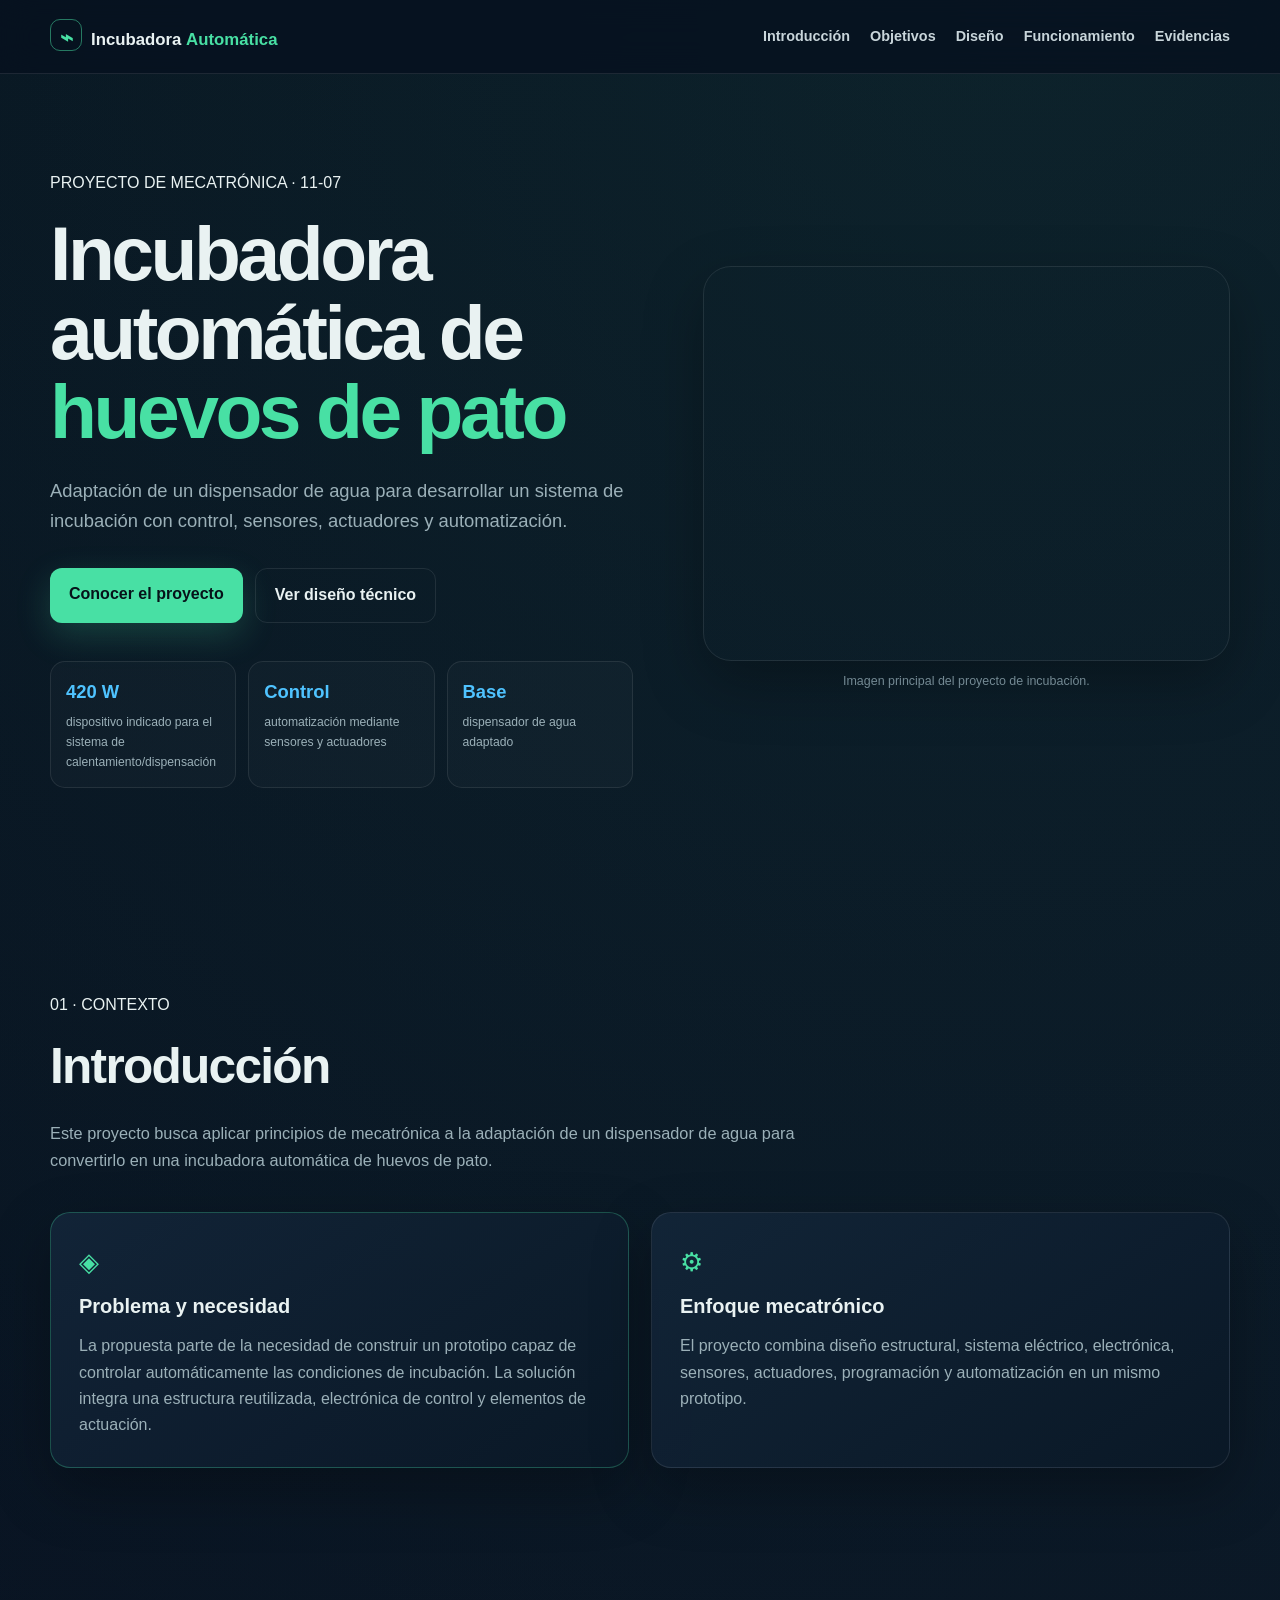
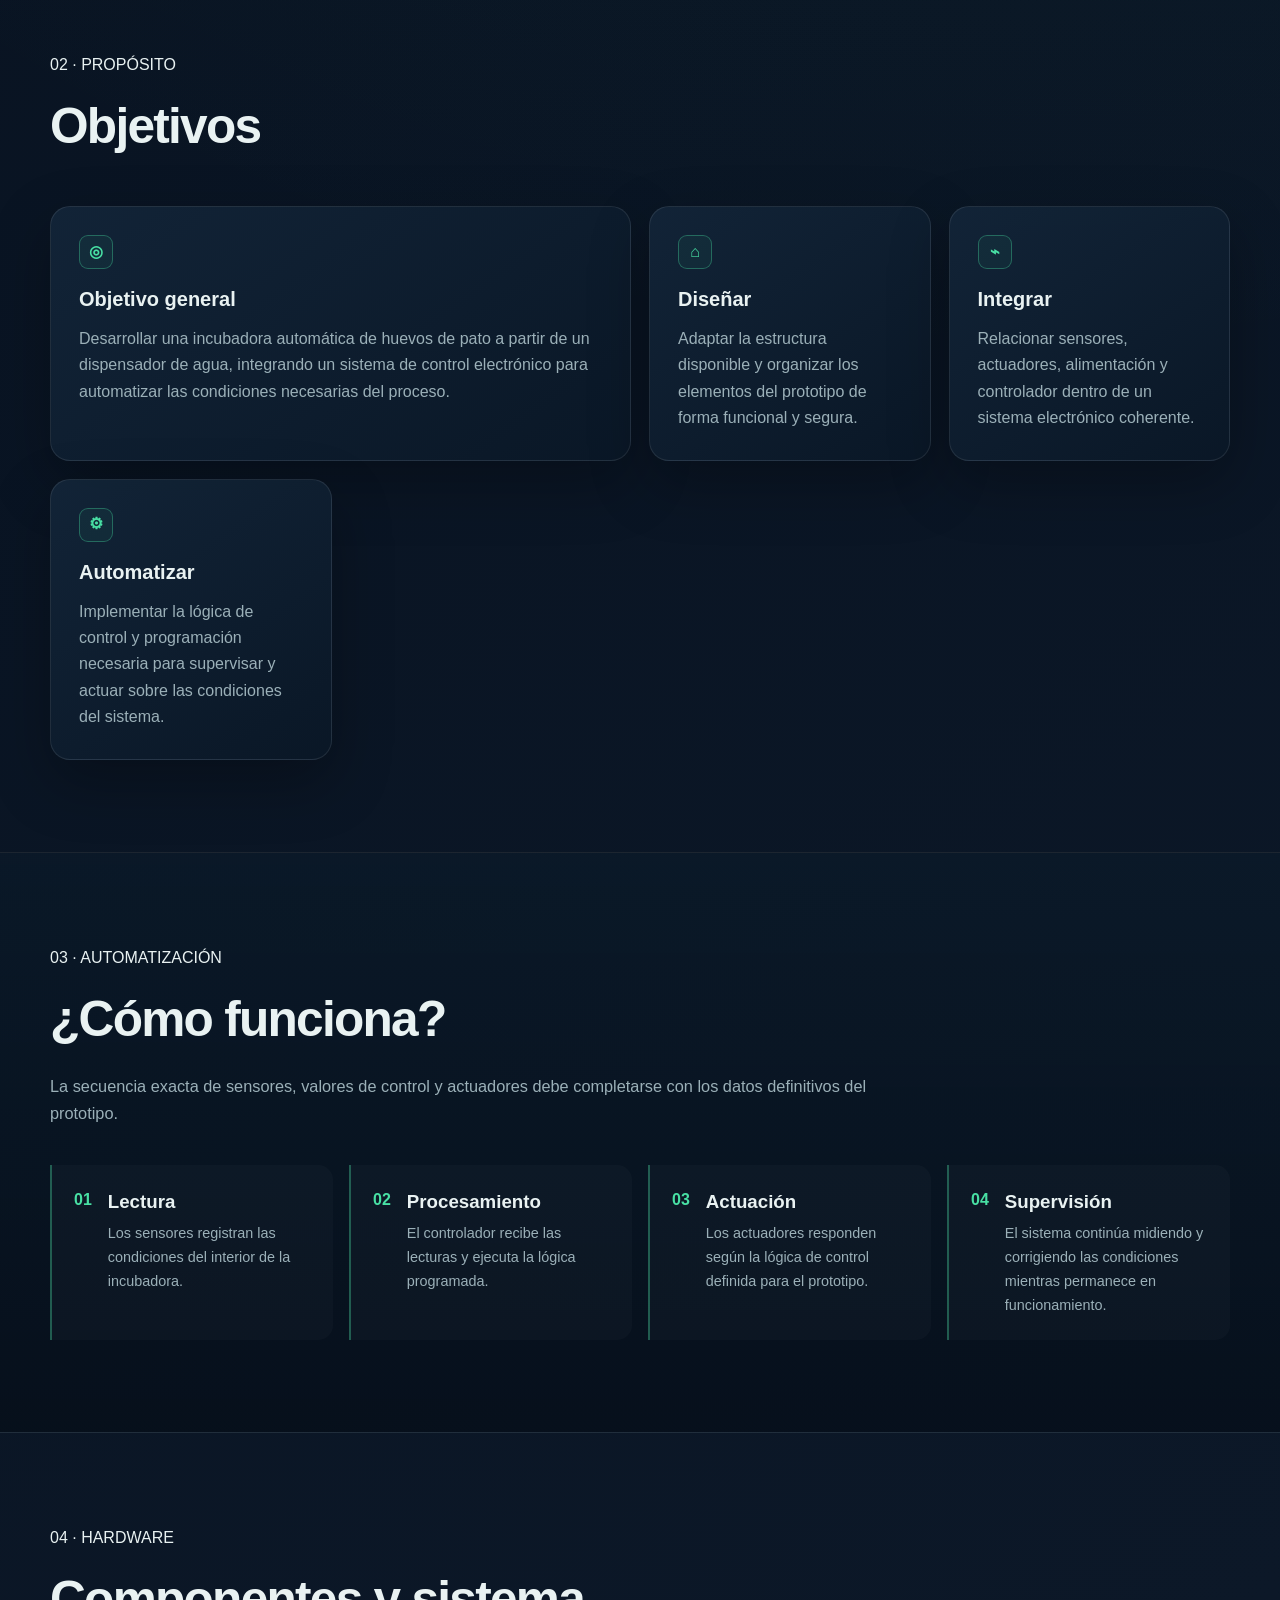
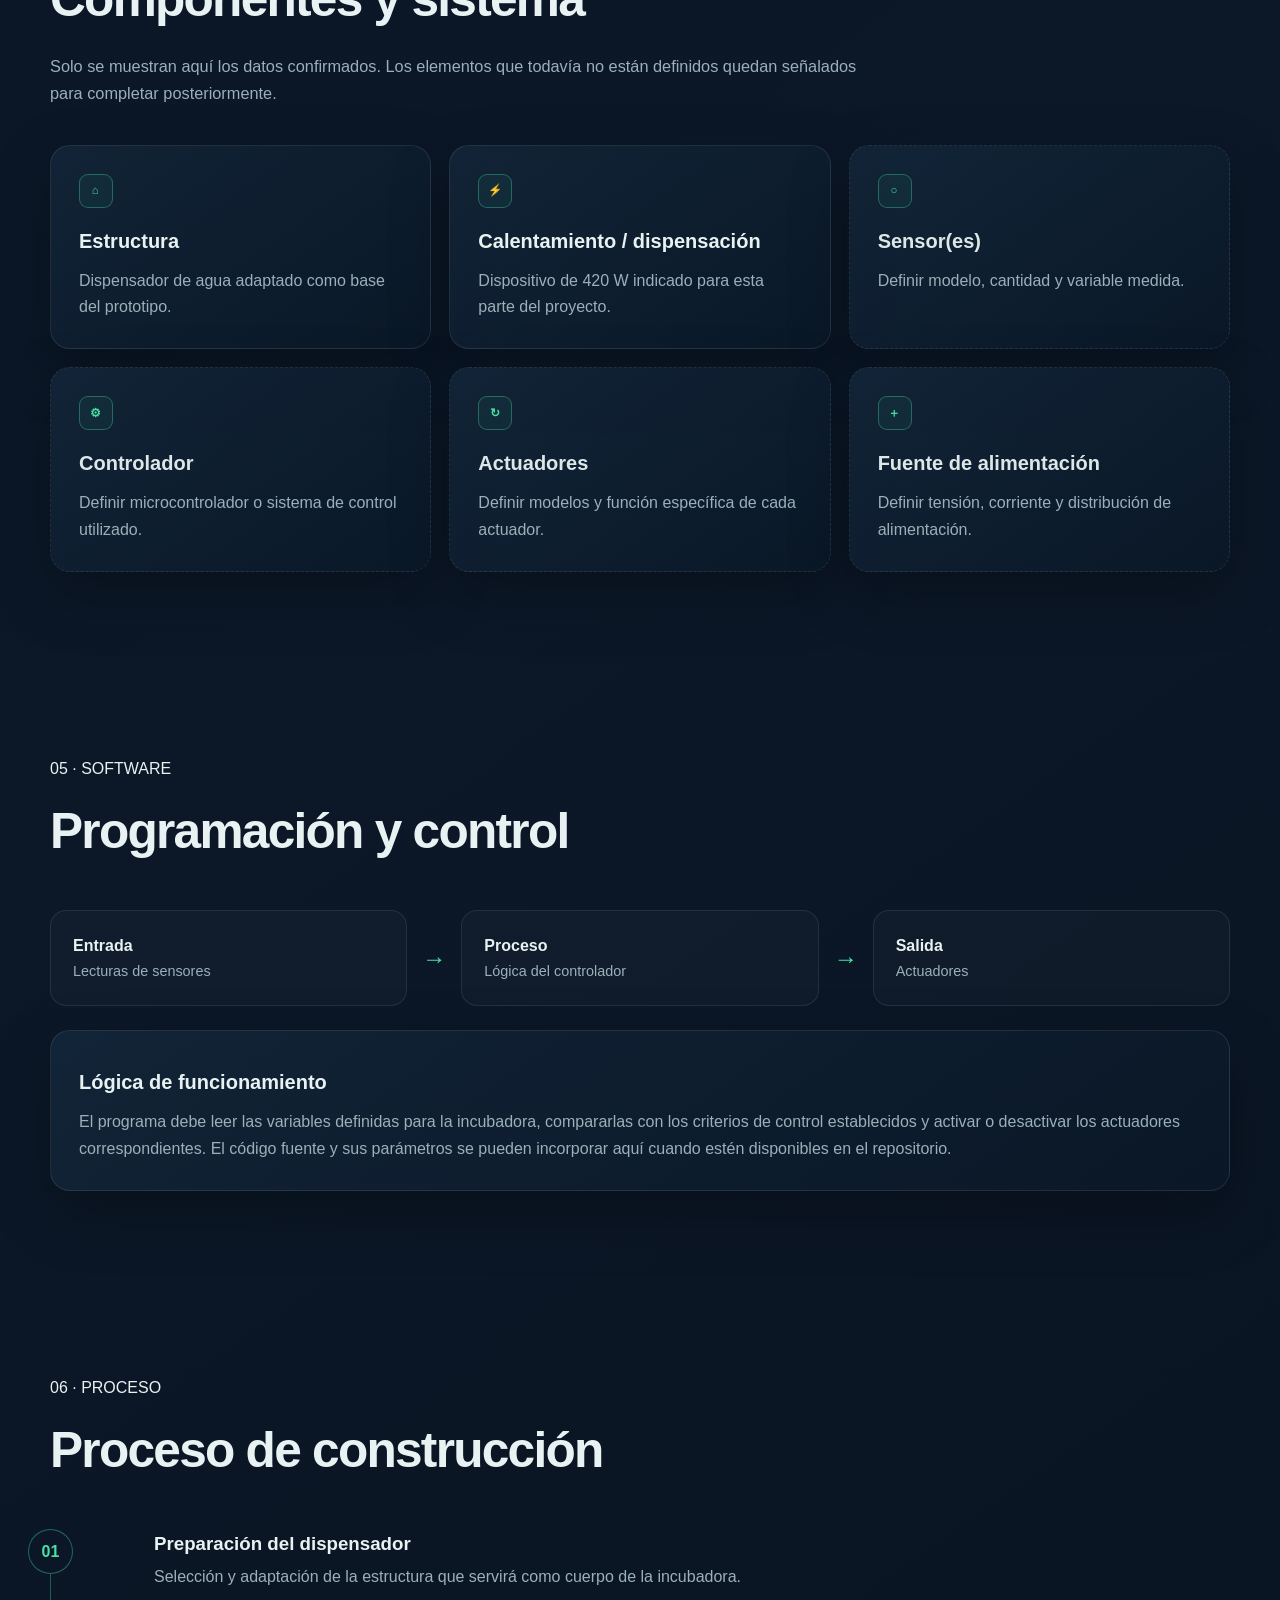
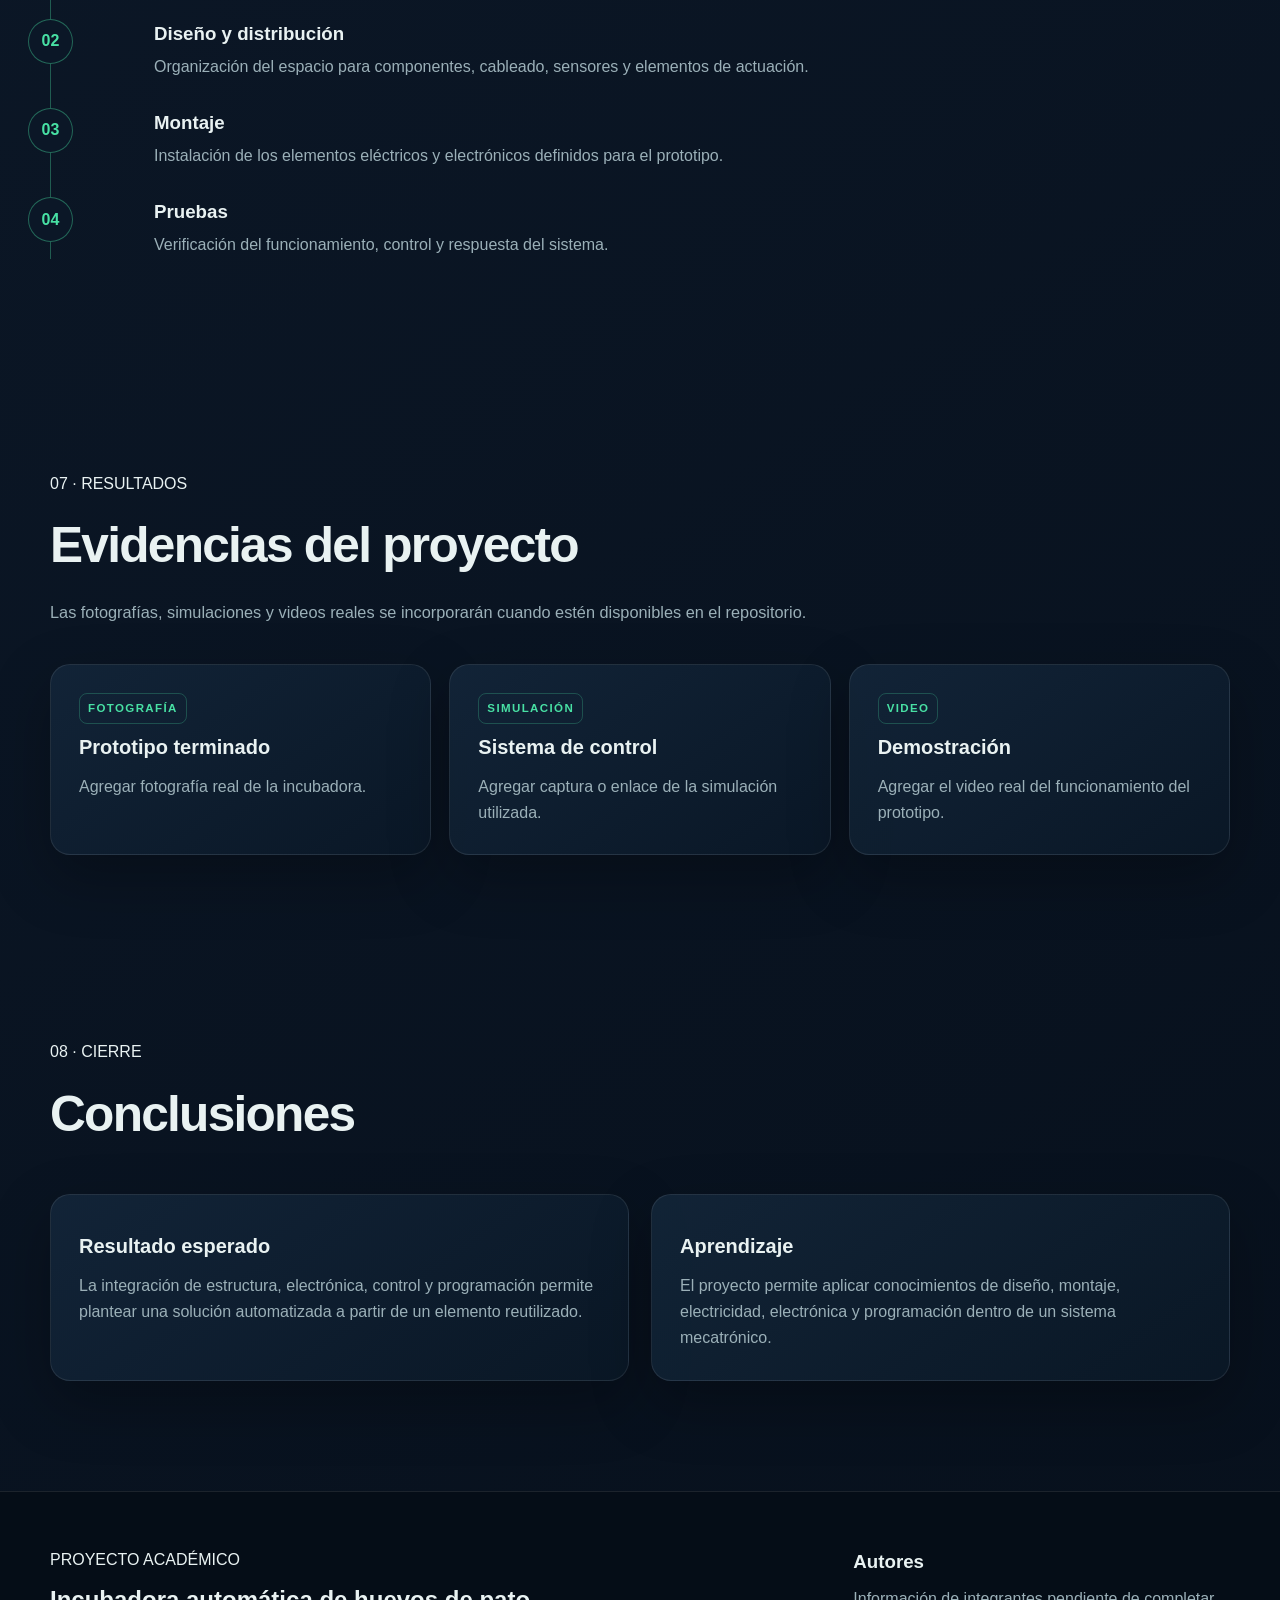
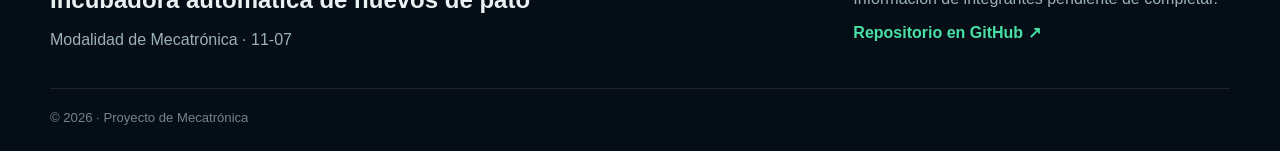
==== commit 7588149d: "Añade imagen principal e iconos simples" ====
--- a/index.html
+++ b/index.html
@@ -19,12 +19,12 @@
 <main>
 <section class="hero section-shell">
     <div class="hero-copy"><span class="eyebrow">PROYECTO DE MECATRÓNICA · 11-07</span><h1>Incubadora automática de <span>huevos de pato</span></h1><p>Adaptación de un dispensador de agua para desarrollar un sistema de incubación con control, sensores, actuadores y automatización.</p><div class="hero-actions"><a class="btn btn-primary" href="#introduccion">Conocer el proyecto</a><a class="btn btn-ghost" href="./design.html">Ver diseño técnico</a></div><div class="hero-specs"><div><strong>420 W</strong><span>dispositivo indicado para el sistema de calentamiento/dispensación</span></div><div><strong>Control</strong><span>automatización mediante sensores y actuadores</span></div><div><strong>Base</strong><span>dispensador de agua adaptado</span></div></div></div>
-    <div class="hero-visual"><img src="./img/incubadora-placeholder.svg" alt="Ilustración de referencia de la incubadora; sustituir por fotografía real del prototipo"><p class="image-note">Espacio para la fotografía real del prototipo.</p></div>
+    <div class="hero-visual"><img src="./img/posicion-huevos-incubadora.jpg" alt="Huevos dentro de una incubadora"><p class="image-note">Imagen principal del proyecto de incubación.</p></div>
 </section>
 <section class="section-shell" id="introduccion"><div class="section-heading"><span class="eyebrow">01 · CONTEXTO</span><h2>Introducción</h2><p>Este proyecto busca aplicar principios de mecatrónica a la adaptación de un dispensador de agua para convertirlo en una incubadora automática de huevos de pato.</p></div><div class="two-column"><article class="info-panel accent"><span class="panel-icon">◈</span><h3>Problema y necesidad</h3><p>La propuesta parte de la necesidad de construir un prototipo capaz de controlar automáticamente las condiciones de incubación. La solución integra una estructura reutilizada, electrónica de control y elementos de actuación.</p></article><article class="info-panel"><span class="panel-icon">⚙</span><h3>Enfoque mecatrónico</h3><p>El proyecto combina diseño estructural, sistema eléctrico, electrónica, sensores, actuadores, programación y automatización en un mismo prototipo.</p></article></div></section>
-<section class="section-shell" id="objetivos"><div class="section-heading"><span class="eyebrow">02 · PROPÓSITO</span><h2>Objetivos</h2></div><div class="cards-grid"><article class="card featured"><span class="card-number">01</span><h3>Objetivo general</h3><p>Desarrollar una incubadora automática de huevos de pato a partir de un dispensador de agua, integrando un sistema de control electrónico para automatizar las condiciones necesarias del proceso.</p></article><article class="card"><span class="card-number">02</span><h3>Diseñar</h3><p>Adaptar la estructura disponible y organizar los elementos del prototipo de forma funcional y segura.</p></article><article class="card"><span class="card-number">03</span><h3>Integrar</h3><p>Relacionar sensores, actuadores, alimentación y controlador dentro de un sistema electrónico coherente.</p></article><article class="card"><span class="card-number">04</span><h3>Automatizar</h3><p>Implementar la lógica de control y programación necesaria para supervisar y actuar sobre las condiciones del sistema.</p></article></div></section>
+<section class="section-shell" id="objetivos"><div class="section-heading"><span class="eyebrow">02 · PROPÓSITO</span><h2>Objetivos</h2></div><div class="cards-grid"><article class="card featured"><span class="card-icon-simple">◎</span><h3>Objetivo general</h3><p>Desarrollar una incubadora automática de huevos de pato a partir de un dispensador de agua, integrando un sistema de control electrónico para automatizar las condiciones necesarias del proceso.</p></article><article class="card"><span class="card-icon-simple">⌂</span><h3>Diseñar</h3><p>Adaptar la estructura disponible y organizar los elementos del prototipo de forma funcional y segura.</p></article><article class="card"><span class="card-icon-simple">⌁</span><h3>Integrar</h3><p>Relacionar sensores, actuadores, alimentación y controlador dentro de un sistema electrónico coherente.</p></article><article class="card"><span class="card-icon-simple">⚙</span><h3>Automatizar</h3><p>Implementar la lógica de control y programación necesaria para supervisar y actuar sobre las condiciones del sistema.</p></article></div></section>
 <section class="section-shell dark-section" id="funcionamiento"><div class="section-heading"><span class="eyebrow">03 · AUTOMATIZACIÓN</span><h2>¿Cómo funciona?</h2><p>La secuencia exacta de sensores, valores de control y actuadores debe completarse con los datos definitivos del prototipo.</p></div><div class="steps"><div class="step"><span>01</span><div><h3>Lectura</h3><p>Los sensores registran las condiciones del interior de la incubadora.</p></div></div><div class="step"><span>02</span><div><h3>Procesamiento</h3><p>El controlador recibe las lecturas y ejecuta la lógica programada.</p></div></div><div class="step"><span>03</span><div><h3>Actuación</h3><p>Los actuadores responden según la lógica de control definida para el prototipo.</p></div></div><div class="step"><span>04</span><div><h3>Supervisión</h3><p>El sistema continúa midiendo y corrigiendo las condiciones mientras permanece en funcionamiento.</p></div></div></div></section>
-<section class="section-shell" id="componentes"><div class="section-heading"><span class="eyebrow">04 · HARDWARE</span><h2>Componentes y sistema</h2><p>Solo se muestran aquí los datos confirmados. Los elementos que todavía no están definidos quedan señalados para completar posteriormente.</p></div><div class="component-grid"><div class="component"><span>01</span><h3>Estructura</h3><p>Dispensador de agua adaptado como base del prototipo.</p></div><div class="component"><span>02</span><h3>Calentamiento / dispensación</h3><p>Dispositivo de 420 W indicado para esta parte del proyecto.</p></div><div class="component pending"><span>03</span><h3>Sensor(es)</h3><p>Definir modelo, cantidad y variable medida.</p></div><div class="component pending"><span>04</span><h3>Controlador</h3><p>Definir microcontrolador o sistema de control utilizado.</p></div><div class="component pending"><span>05</span><h3>Actuadores</h3><p>Definir modelos y función específica de cada actuador.</p></div><div class="component pending"><span>06</span><h3>Fuente de alimentación</h3><p>Definir tensión, corriente y distribución de alimentación.</p></div></div></section>
+<section class="section-shell" id="componentes"><div class="section-heading"><span class="eyebrow">04 · HARDWARE</span><h2>Componentes y sistema</h2><p>Solo se muestran aquí los datos confirmados. Los elementos que todavía no están definidos quedan señalados para completar posteriormente.</p></div><div class="component-grid"><div class="component"><span class="component-icon">⌂</span><h3>Estructura</h3><p>Dispensador de agua adaptado como base del prototipo.</p></div><div class="component"><span class="component-icon">⚡</span><h3>Calentamiento / dispensación</h3><p>Dispositivo de 420 W indicado para esta parte del proyecto.</p></div><div class="component pending"><span class="component-icon">○</span><h3>Sensor(es)</h3><p>Definir modelo, cantidad y variable medida.</p></div><div class="component pending"><span class="component-icon">⚙</span><h3>Controlador</h3><p>Definir microcontrolador o sistema de control utilizado.</p></div><div class="component pending"><span class="component-icon">↻</span><h3>Actuadores</h3><p>Definir modelos y función específica de cada actuador.</p></div><div class="component pending"><span class="component-icon">＋</span><h3>Fuente de alimentación</h3><p>Definir tensión, corriente y distribución de alimentación.</p></div></div></section>
 <section class="section-shell" id="programacion"><div class="section-heading"><span class="eyebrow">05 · SOFTWARE</span><h2>Programación y control</h2></div><div class="code-explainer"><div><strong>Entrada</strong><span>Lecturas de sensores</span></div><div class="arrow">→</div><div><strong>Proceso</strong><span>Lógica del controlador</span></div><div class="arrow">→</div><div><strong>Salida</strong><span>Actuadores</span></div></div><article class="info-panel"><h3>Lógica de funcionamiento</h3><p>El programa debe leer las variables definidas para la incubadora, compararlas con los criterios de control establecidos y activar o desactivar los actuadores correspondientes. El código fuente y sus parámetros se pueden incorporar aquí cuando estén disponibles en el repositorio.</p></article></section>
 <section class="section-shell" id="construccion"><div class="section-heading"><span class="eyebrow">06 · PROCESO</span><h2>Proceso de construcción</h2></div><ol class="timeline"><li><span>01</span><div><h3>Preparación del dispensador</h3><p>Selección y adaptación de la estructura que servirá como cuerpo de la incubadora.</p></div></li><li><span>02</span><div><h3>Diseño y distribución</h3><p>Organización del espacio para componentes, cableado, sensores y elementos de actuación.</p></div></li><li><span>03</span><div><h3>Montaje</h3><p>Instalación de los elementos eléctricos y electrónicos definidos para el prototipo.</p></div></li><li><span>04</span><div><h3>Pruebas</h3><p>Verificación del funcionamiento, control y respuesta del sistema.</p></div></li></ol></section>
 <section class="section-shell" id="evidencias"><div class="section-heading"><span class="eyebrow">07 · RESULTADOS</span><h2>Evidencias del proyecto</h2><p>Las fotografías, simulaciones y videos reales se incorporarán cuando estén disponibles en el repositorio.</p></div><div class="evidence-grid"><article class="evidence"><span>FOTOGRAFÍA</span><h3>Prototipo terminado</h3><p>Agregar fotografía real de la incubadora.</p></article><article class="evidence"><span>SIMULACIÓN</span><h3>Sistema de control</h3><p>Agregar captura o enlace de la simulación utilizada.</p></article><article class="evidence"><span>VIDEO</span><h3>Demostración</h3><p>Agregar el video real del funcionamiento del prototipo.</p></article></div></section>
--- a/style.css
+++ b/style.css
@@ -4,8 +4,8 @@
 body{background:radial-gradient(circle at 80% 0%,rgba(72,224,164,.08),transparent 30%),linear-gradient(145deg,var(--bg),#0c1828 55%,#07101c);color:var(--text);font-family:Inter,Segoe UI,Arial,sans-serif;line-height:1.65;min-width:320px}
 a{color:inherit}.navbar{position:fixed;z-index:1000;top:0;left:0;width:100%;min-height:74px;padding:0 max(20px,calc((100% - 1180px)/2));display:flex;align-items:center;justify-content:space-between;gap:24px;background:rgba(7,17,31,.84);backdrop-filter:blur(16px);border-bottom:1px solid var(--line)}
 .brand{text-decoration:none;font-size:1.05rem;font-weight:600;white-space:nowrap}.brand strong{color:var(--accent)}.brand-mark{display:inline-grid;place-items:center;width:32px;height:32px;margin-right:9px;border:1px solid rgba(72,224,164,.5);border-radius:10px;color:var(--accent);font-size:1.35rem}.nav-links{display:flex;flex-wrap:wrap;justify-content:flex-end;gap:20px}.nav-links a{text-decoration:none;color:#c8d5da;font-size:.9rem;font-weight:600;transition:.2s}.nav-links a:hover{color:var(--accent)}
-.section-shell{width:min(1180px,calc(100% - 40px));margin:0 auto;padding:92px 0}.hero{min-height:100vh;padding-top:150px;display:grid;grid-template-columns:1.05fr .95fr;gap:70px;align-items:center}.hero-copy h1,.page-hero h1{font-size:clamp(2.6rem,6vw,5.2rem);line-height:1.03;letter-spacing:-.045em;margin:18px 0 24px}.hero-copy h1 span{color:var(--accent)}.hero-copy>p,.page-hero p{font-size:1.15rem;color:var(--muted);max-width:680px}.eyebrow{font-size:.72rem;letter-spacing:.17em;color:var(--accent);font-weight:800}.hero-actions{display:flex;gap:12px;flex-wrap:wrap;margin:32px 0}.btn{display:inline-block;padding:13px 19px;border-radius:12px;text-decoration:none;font-weight:800}.btn-primary{background:var(--accent);color:#061219;box-shadow:0 12px 35px rgba(72,224,164,.2)}.btn-ghost{border:1px solid var(--line);color:var(--text)}.hero-specs{display:grid;grid-template-columns:repeat(3,1fr);gap:12px;margin-top:38px}.hero-specs div{padding:15px;border:1px solid var(--line);border-radius:15px;background:rgba(255,255,255,.025)}.hero-specs strong,.hero-specs span{display:block}.hero-specs strong{font-size:1.15rem;color:var(--accent2)}.hero-specs span{font-size:.76rem;color:var(--muted);margin-top:5px}.hero-visual{position:relative}.hero-visual img{width:100%;display:block;border-radius:28px;border:1px solid var(--line);box-shadow:var(--shadow)}.image-note{margin-top:10px;text-align:center;color:#738993;font-size:.78rem}
-.section-heading{max-width:820px;margin-bottom:38px}.section-heading h2{font-size:clamp(2rem,4vw,3.1rem);letter-spacing:-.035em;margin:8px 0 12px}.section-heading p{color:var(--muted);font-size:1.02rem}.two-column{display:grid;grid-template-columns:repeat(2,1fr);gap:22px}.info-panel,.card,.evidence,.component{background:linear-gradient(145deg,rgba(19,38,58,.88),rgba(10,24,39,.88));border:1px solid var(--line);border-radius:20px;padding:28px;box-shadow:var(--shadow)}.info-panel.accent{border-color:rgba(72,224,164,.28)}.info-panel h3,.card h3,.evidence h3,.component h3{margin:7px 0 10px;font-size:1.25rem}.info-panel p,.card p,.evidence p,.component p{color:var(--muted)}.panel-icon{color:var(--accent);font-size:1.6rem}.cards-grid{display:grid;grid-template-columns:repeat(4,1fr);gap:18px}.card{transition:transform .25s,border-color .25s}.card:hover,.component:hover,.evidence:hover{transform:translateY(-5px);border-color:rgba(72,224,164,.3)}.card.featured{grid-column:span 2}.card-number,.component span,.evidence span{color:var(--accent);font-size:.72rem;letter-spacing:.12em;font-weight:800}.dark-section{max-width:none;width:100%;padding-left:max(20px,calc((100% - 1180px)/2));padding-right:max(20px,calc((100% - 1180px)/2));background:linear-gradient(180deg,rgba(10,27,42,.55),rgba(4,12,22,.65));border-top:1px solid var(--line);border-bottom:1px solid var(--line)}.steps{display:grid;grid-template-columns:repeat(4,1fr);gap:16px}.step{display:flex;gap:16px;padding:22px;border-left:2px solid rgba(72,224,164,.35);background:rgba(255,255,255,.025);border-radius:0 15px 15px 0}.step>span{color:var(--accent);font-weight:900}.step h3{margin-bottom:5px}.step p{color:var(--muted);font-size:.9rem}.component-grid{display:grid;grid-template-columns:repeat(3,1fr);gap:18px}.component.pending{border-style:dashed}.component.pending h3{color:#dce7e8}.code-explainer,.flow{display:grid;grid-template-columns:1fr auto 1fr auto 1fr;align-items:center;gap:15px;margin-bottom:24px}.code-explainer>div,.flow>div{padding:22px;border:1px solid var(--line);border-radius:16px;background:rgba(255,255,255,.025)}.code-explainer strong,.code-explainer span{display:block}.code-explainer span{color:var(--muted);font-size:.9rem}.arrow{border:0!important;background:transparent!important;color:var(--accent);font-size:1.5rem;padding:0!important}.timeline{list-style:none;border-left:1px solid rgba(72,224,164,.35);padding-left:28px}.timeline li{position:relative;display:grid;grid-template-columns:55px 1fr;gap:20px;margin:0 0 28px}.timeline li>span{display:grid;place-items:center;width:45px;height:45px;margin-left:-51px;border-radius:50%;background:var(--bg2);border:1px solid rgba(72,224,164,.4);color:var(--accent);font-weight:800}.timeline h3{margin-bottom:4px}.timeline p{color:var(--muted)}.evidence-grid{display:grid;grid-template-columns:repeat(3,1fr);gap:18px}.evidence{min-height:170px}.evidence span{display:inline-block;border:1px solid rgba(72,224,164,.25);padding:5px 8px;border-radius:8px}.conclusions{padding-bottom:110px}
+.section-shell{width:min(1180px,calc(100% - 40px));margin:0 auto;padding:92px 0}.hero{min-height:100vh;padding-top:150px;display:grid;grid-template-columns:1.05fr .95fr;gap:70px;align-items:center}.hero-copy h1,.page-hero h1{font-size:clamp(2.6rem,6vw,5.2rem);line-height:1.03;letter-spacing:-.045em;margin:18px 0 24px}.hero-copy h1 span{color:var(--accent)}.hero-copy>p,.page-hero p{font-size:1.15rem;color:var(--muted);max-width:680px}.hero-actions{display:flex;gap:12px;flex-wrap:wrap;margin:32px 0}.btn{display:inline-block;padding:13px 19px;border-radius:12px;text-decoration:none;font-weight:800}.btn-primary{background:var(--accent);color:#061219;box-shadow:0 12px 35px rgba(72,224,164,.2)}.btn-ghost{border:1px solid var(--line);color:var(--text)}.hero-specs{display:grid;grid-template-columns:repeat(3,1fr);gap:12px;margin-top:38px}.hero-specs div{padding:15px;border:1px solid var(--line);border-radius:15px;background:rgba(255,255,255,.025)}.hero-specs strong,.hero-specs span{display:block}.hero-specs strong{font-size:1.15rem;color:var(--accent2)}.hero-specs span{font-size:.76rem;color:var(--muted);margin-top:5px}.hero-visual{position:relative}.hero-visual img{width:100%;display:block;aspect-ratio:4/3;object-fit:cover;border-radius:28px;border:1px solid var(--line);box-shadow:var(--shadow)}.image-note{margin-top:10px;text-align:center;color:#738993;font-size:.78rem}
+.section-heading{max-width:820px;margin-bottom:38px}.section-heading h2{font-size:clamp(2rem,4vw,3.1rem);letter-spacing:-.035em;margin:8px 0 12px}.section-heading p{color:var(--muted);font-size:1.02rem}.two-column{display:grid;grid-template-columns:repeat(2,1fr);gap:22px}.info-panel,.card,.evidence,.component{background:linear-gradient(145deg,rgba(19,38,58,.88),rgba(10,24,39,.88));border:1px solid var(--line);border-radius:20px;padding:28px;box-shadow:var(--shadow)}.info-panel.accent{border-color:rgba(72,224,164,.28)}.info-panel h3,.card h3,.evidence h3,.component h3{margin:7px 0 10px;font-size:1.25rem}.info-panel p,.card p,.evidence p,.component p{color:var(--muted)}.panel-icon{color:var(--accent);font-size:1.6rem}.cards-grid{display:grid;grid-template-columns:repeat(4,1fr);gap:18px}.card{transition:transform .25s,border-color .25s}.card:hover,.component:hover,.evidence:hover{transform:translateY(-5px);border-color:rgba(72,224,164,.3)}.card.featured{grid-column:span 2}.card-number,.component span,.evidence span{color:var(--accent);font-size:.72rem;letter-spacing:.12em;font-weight:800}.card-icon-simple,.component-icon{display:inline-grid;place-items:center;width:34px;height:34px;margin-bottom:7px;border:1px solid rgba(72,224,164,.35);border-radius:9px;color:var(--accent);font-size:1rem;font-weight:700;background:rgba(72,224,164,.05)}.component-icon{margin-bottom:10px}.dark-section{max-width:none;width:100%;padding-left:max(20px,calc((100% - 1180px)/2));padding-right:max(20px,calc((100% - 1180px)/2));background:linear-gradient(180deg,rgba(10,27,42,.55),rgba(4,12,22,.65));border-top:1px solid var(--line);border-bottom:1px solid var(--line)}.steps{display:grid;grid-template-columns:repeat(4,1fr);gap:16px}.step{display:flex;gap:16px;padding:22px;border-left:2px solid rgba(72,224,164,.35);background:rgba(255,255,255,.025);border-radius:0 15px 15px 0}.step>span{color:var(--accent);font-weight:900}.step h3{margin-bottom:5px}.step p{color:var(--muted);font-size:.9rem}.component-grid{display:grid;grid-template-columns:repeat(3,1fr);gap:18px}.component.pending{border-style:dashed}.component.pending h3{color:#dce7e8}.code-explainer,.flow{display:grid;grid-template-columns:1fr auto 1fr auto 1fr;align-items:center;gap:15px;margin-bottom:24px}.code-explainer>div,.flow>div{padding:22px;border:1px solid var(--line);border-radius:16px;background:rgba(255,255,255,.025)}.code-explainer strong,.code-explainer span{display:block}.code-explainer span{color:var(--muted);font-size:.9rem}.arrow{border:0!important;background:transparent!important;color:var(--accent);font-size:1.5rem;padding:0!important}.timeline{list-style:none;border-left:1px solid rgba(72,224,164,.35);padding-left:28px}.timeline li{position:relative;display:grid;grid-template-columns:55px 1fr;gap:20px;margin:0 0 28px}.timeline li>span{display:grid;place-items:center;width:45px;height:45px;margin-left:-51px;border-radius:50%;background:var(--bg2);border:1px solid rgba(72,224,164,.4);color:var(--accent);font-weight:800}.timeline h3{margin-bottom:4px}.timeline p{color:var(--muted)}.evidence-grid{display:grid;grid-template-columns:repeat(3,1fr);gap:18px}.evidence{min-height:170px}.evidence span{display:inline-block;border:1px solid rgba(72,224,164,.25);padding:5px 8px;border-radius:8px}.conclusions{padding-bottom:110px}
 .page-hero{padding-top:155px;min-height:58vh;display:flex;flex-direction:column;justify-content:center}.pending-list{display:grid;grid-template-columns:repeat(2,1fr);gap:12px}.pending-list div{padding:17px 20px;border:1px dashed rgba(255,255,255,.15);border-radius:12px;color:var(--muted)}.architecture{display:flex;flex-direction:column;align-items:center;gap:16px}.architecture-box{width:min(520px,100%);padding:24px;border:1px solid var(--line);border-radius:18px;background:var(--panel);text-align:center}.architecture-box span{display:block;color:var(--accent);font-size:.7rem;font-weight:800;letter-spacing:.14em}.architecture-box strong{display:block;font-size:1.15rem;margin:7px}.architecture-box small{color:var(--muted)}.main-box{border-color:rgba(72,224,164,.35);background:linear-gradient(145deg,#122e36,#102231)}.architecture-row{width:100%;display:grid;grid-template-columns:repeat(3,1fr);gap:16px}.architecture-row .architecture-box{width:100%}.architecture-line{color:var(--accent);font-size:1.5rem}.sensor-box{border-color:rgba(79,195,255,.3)}.table-like{border:1px solid var(--line);border-radius:18px;overflow:hidden}.table-like>div{display:grid;grid-template-columns:1.2fr .8fr 2fr;gap:20px;padding:17px 20px;border-bottom:1px solid var(--line);background:rgba(255,255,255,.02)}.table-like>div:last-child{border-bottom:0}.table-like>div:first-child{background:rgba(72,224,164,.08);color:var(--text)}.table-like span{color:var(--muted)}.table-like .ok{color:var(--accent)}.pending-tag{color:#ffd27a!important}.flow{grid-template-columns:repeat(4,1fr)}.flow>div b{color:var(--accent);font-size:.75rem}.flow p{color:var(--muted);font-size:.88rem}
 footer{padding:55px 20px 22px;border-top:1px solid var(--line);background:#050d17}.footer-inner{width:min(1180px,100%);margin:auto;display:grid;grid-template-columns:2fr 1fr;gap:50px}.footer-inner h2{margin:7px 0}.footer-inner h3{margin-bottom:8px}.footer-inner p{color:var(--muted)}.footer-inner a{display:inline-block;margin-top:8px;color:var(--accent);text-decoration:none;font-weight:700}.footer-copy{width:min(1180px,100%);margin:35px auto 0;padding-top:18px;border-top:1px solid var(--line);color:#71858e;font-size:.82rem}
 @media(max-width:950px){.hero{grid-template-columns:1fr;gap:35px;padding-top:130px}.cards-grid{grid-template-columns:repeat(2,1fr)}.card.featured{grid-column:span 2}.steps,.component-grid{grid-template-columns:repeat(2,1fr)}.architecture-row{grid-template-columns:1fr}.hero-specs{grid-template-columns:1fr}.nav-links{gap:11px}.navbar{padding:12px 20px;flex-direction:column;align-items:flex-start}.nav-links{justify-content:flex-start}.page-hero{padding-top:150px}}
